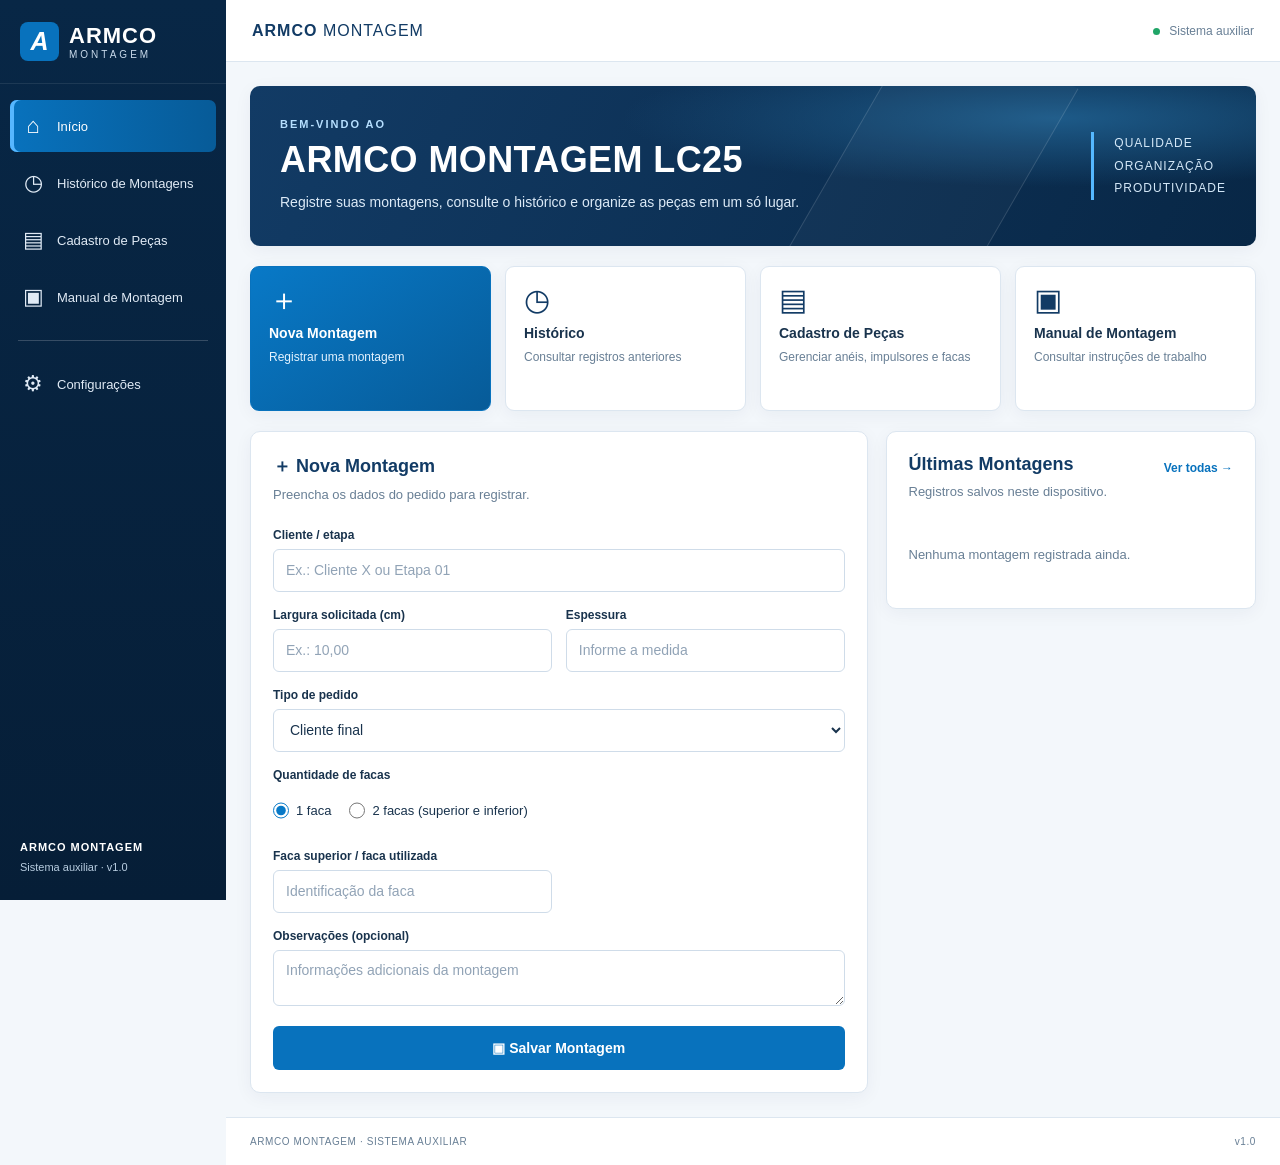
==== index.html @ e16e3e01 "Add files via upload" ====
<!DOCTYPE html>
<html lang="pt-BR">
<head>
    <meta charset="UTF-8">
    <meta name="viewport" content="width=device-width, initial-scale=1.0">
    <meta name="theme-color" content="#082746">
    <title>ARMCO Montagem LC25</title>
    <link rel="stylesheet" href="style.css">
</head>
<body>

<div class="layout" id="layout">

    <div class="fundo-menu" id="fundoMenu" onclick="fecharMenu()"></div>

    <aside class="sidebar" id="sidebar">
        <div class="marca">
            <div class="marca-simbolo">A</div>
            <div>
                <strong>ARMCO</strong>
                <span>MONTAGEM</span>
            </div>
            <button class="fechar-menu" onclick="fecharMenu()" aria-label="Fechar menu">×</button>
        </div>

        <nav class="navegacao">
            <button class="nav-item ativo" data-pagina="inicio" onclick="irPara('inicio')">
                <span class="nav-icone">⌂</span><span>Início</span>
            </button>
            <button class="nav-item" data-pagina="historico" onclick="irPara('historico')">
                <span class="nav-icone">◷</span><span>Histórico de Montagens</span>
            </button>
            <button class="nav-item" data-pagina="pecas" onclick="irPara('pecas')">
                <span class="nav-icone">▤</span><span>Cadastro de Peças</span>
            </button>
            <button class="nav-item" data-pagina="manual" onclick="irPara('manual')">
                <span class="nav-icone">▣</span><span>Manual de Montagem</span>
            </button>

            <div class="nav-separador"></div>

            <button class="nav-item" data-pagina="configuracoes" onclick="irPara('configuracoes')">
                <span class="nav-icone">⚙</span><span>Configurações</span>
            </button>
        </nav>

        <div class="sidebar-rodape">
            <strong>ARMCO MONTAGEM</strong>
            <span>Sistema auxiliar · v1.0</span>
        </div>
    </aside>

    <div class="conteudo">
        <header class="barra-topo">
            <button class="botao-menu" onclick="alternarMenu()" aria-label="Abrir menu">☰</button>
            <div class="topo-titulo">ARMCO <span>MONTAGEM</span></div>
            <div class="topo-status"><span class="ponto-status"></span> Sistema auxiliar</div>
        </header>

        <main class="principal">

            <!-- INÍCIO -->
            <section class="pagina ativa" id="pagina-inicio">
                <div class="banner">
                    <div class="banner-texto">
                        <span class="sobretitulo">BEM-VINDO AO</span>
                        <h1>ARMCO MONTAGEM LC25</h1>
                        <p>Registre suas montagens, consulte o histórico e organize as peças em um só lugar.</p>
                    </div>
                    <div class="banner-detalhe">QUALIDADE<br>ORGANIZAÇÃO<br>PRODUTIVIDADE</div>
                </div>

                <div class="atalhos">
                    <button class="atalho destaque" onclick="focarFormulario()">
                        <span class="atalho-icone">＋</span>
                        <strong>Nova Montagem</strong>
                        <span>Registrar uma montagem</span>
                    </button>
                    <button class="atalho" onclick="irPara('historico')">
                        <span class="atalho-icone">◷</span>
                        <strong>Histórico</strong>
                        <span>Consultar registros anteriores</span>
                    </button>
                    <button class="atalho" onclick="irPara('pecas')">
                        <span class="atalho-icone">▤</span>
                        <strong>Cadastro de Peças</strong>
                        <span>Gerenciar anéis, impulsores e facas</span>
                    </button>
                    <button class="atalho" onclick="irPara('manual')">
                        <span class="atalho-icone">▣</span>
                        <strong>Manual de Montagem</strong>
                        <span>Consultar instruções de trabalho</span>
                    </button>
                </div>

                <div class="grade-inicio">
                    <section class="painel" id="formularioMontagem">
                        <div class="painel-cabecalho">
                            <div>
                                <h2>＋ Nova Montagem</h2>
                                <p>Preencha os dados do pedido para registrar.</p>
                            </div>
                        </div>

                        <form id="formMontagem">
                            <div class="campo">
                                <label for="cliente">Cliente / etapa</label>
                                <input id="cliente" name="cliente" required maxlength="100"
                                    placeholder="Ex.: Cliente X ou Etapa 01">
                            </div>

                            <div class="linha-campos">
                                <div class="campo">
                                    <label for="largura">Largura solicitada (cm)</label>
                                    <input id="largura" name="largura" required inputmode="decimal"
                                        placeholder="Ex.: 10,00">
                                </div>
                                <div class="campo">
                                    <label for="espessura">Espessura</label>
                                    <input id="espessura" name="espessura" required inputmode="decimal"
                                        placeholder="Informe a medida">
                                </div>
                            </div>

                            <div class="campo">
                                <label for="tipoPedido">Tipo de pedido</label>
                                <select id="tipoPedido" name="tipoPedido">
                                    <option value="Cliente final">Cliente final</option>
                                    <option value="Etapa intermediária">Etapa intermediária</option>
                                </select>
                            </div>
                           
                                <fieldset class="campo campo-facas">
                                    <legend>Quantidade de facas</legend>
                                    <div class="opcoes-radio">
                                        <label>
                                            <input type="radio" name="quantidadeFacas" value="1" checked>
                                            1 faca
                                        </label>
                                        <label>
                                            <input type="radio" name="quantidadeFacas" value="2">
                                            2 facas (superior e inferior)
                                        </label>
                                    </div>
                                </fieldset>

                            <div class="linha-campos">
                                <div class="campo">
                                    <label for="facaSuperior">Faca superior / faca utilizada</label>
                                    <input id="facaSuperior" name="facaSuperior" required
                                        placeholder="Identificação da faca">
                                </div>
                                <div class="campo" id="campoFacaInferior" hidden>
                                    <label for="facaInferior">Faca inferior</label>
                                    <input id="facaInferior" name="facaInferior"
                                        placeholder="Identificação da segunda faca">
                                </div>
                            </div>

                            <div class="campo">
                                <label for="observacoes">Observações (opcional)</label>
                                <textarea id="observacoes" name="observacoes" rows="2"
                                    placeholder="Informações adicionais da montagem"></textarea>
                            </div>

                            <button class="botao-principal" type="submit">▣ Salvar Montagem</button>
                            <p class="mensagem" id="mensagemMontagem" role="status"></p>
                        </form>
                    </section>

                    <section class="painel">
                        <div class="painel-cabecalho">
                            <div>
                                <h2>Últimas Montagens</h2>
                                <p>Registros salvos neste dispositivo.</p>
                            </div>
                            <button class="link-botao" onclick="irPara('historico')">Ver todas →</button>
                        </div>
                        <div id="ultimasMontagens" class="lista-registros">
                            <p class="vazio">Nenhuma montagem registrada ainda.</p>
                        </div>
                    </section>
                </div>
            </section>

            <!-- HISTÓRICO -->
            <section class="pagina" id="pagina-historico">
                <div class="cabecalho-pagina">
                    <span class="sobretitulo">REGISTROS</span>
                    <h1>Histórico de Montagens</h1>
                    <p>Pesquise as montagens registradas neste dispositivo.</p>
                </div>

                <section class="painel">
                    <div class="campo">
                        <label for="buscaHistorico">Pesquisar</label>
                        <input id="buscaHistorico" placeholder="Cliente, etapa, largura ou espessura">
                    </div>
                    <div id="listaHistorico" class="lista-registros">
                        <p class="vazio">Nenhuma montagem registrada ainda.</p>
                    </div>
                </section>
            </section>

            <!-- CADASTRO DE PEÇAS -->
            <section class="pagina" id="pagina-pecas">
                <div class="cabecalho-pagina">
                    <span class="sobretitulo">BANCO DE PEÇAS</span>
                    <h1>Cadastro de Peças</h1>
                    <p>Registre e consulte as medidas confirmadas dos componentes.</p>
                </div>

                <div class="cartoes-pecas">
                    <button class="cartao-peca selecionado" onclick="selecionarPeca('ANEL', this)">
                        <span class="peca-icone">◉</span><strong>Anéis</strong><span>Larguras dos anéis</span>
                    </button>
                    <button class="cartao-peca" onclick="selecionarPeca('IMPULSOR', this)">
                        <span class="peca-icone">✿</span><strong>Impulsores</strong><span>Larguras dos impulsores</span>
                    </button>
                    <button class="cartao-peca" onclick="selecionarPeca('FACA', this)">
                        <span class="peca-icone">▰</span><strong>Facas</strong><span>Medidas das facas</span>
                    </button>
                </div>

                <section class="painel">
                    <h2 id="tituloPeca">Cadastro de Anéis</h2>
                    <p>Informe uma identificação e a medida em centímetros.</p>

                    <form id="formPeca">
                        <input type="hidden" id="tipoPeca" value="ANEL">
                        <div class="linha-campos">
                            <div class="campo">
                                <label for="nomePeca">Identificação da peça</label>
                                <input id="nomePeca" required maxlength="80"
                                    placeholder="Ex.: Anel 01">
                            </div>
                            <div class="campo">
                                <label for="medidaPeca">Medida (cm)</label>
                                <input id="medidaPeca" required inputmode="decimal"
                                    placeholder="Ex.: 6,90">
                            </div>
                        </div>
                        <button class="botao-principal" type="submit">＋ Cadastrar Peça</button>
                        <p class="mensagem" id="mensagemPeca" role="status"></p>
                    </form>

                    <div class="separador"></div>
                    <h3>Peças cadastradas</h3>
                    <div id="listaPecas" class="lista-registros">
                        <p class="vazio">Nenhuma peça cadastrada nesta categoria.</p>
                    </div>
                </section>
            </section>

            <!-- MANUAL -->
            <section class="pagina" id="pagina-manual">
                <div class="cabecalho-pagina">
                    <span class="sobretitulo">DOCUMENTAÇÃO</span>
                    <h1>Manual de Montagem</h1>
                    <p>Área para organizar o procedimento passo a passo.</p>
                </div>

                <div class="aviso">
                    <strong>Importante</strong>
                    <p>Os passos abaixo são uma estrutura inicial. O procedimento real deverá ser preenchido e validado com as instruções de trabalho da fábrica.</p>
                </div>

                <section class="painel passos-manual">
                    <article class="passo">
                        <span>01</span><div><h3>Preparação</h3><p>Registrar aqui as verificações e preparações confirmadas para o início da montagem.</p></div>
                    </article>
                    <article class="passo">
                        <span>02</span><div><h3>Identificação das peças</h3><p>Documentar como identificar anéis, impulsores e facas conforme o procedimento aprovado.</p></div>
                    </article>
                    <article class="passo">
                        <span>03</span><div><h3>Montagem</h3><p>Adicionar a sequência real de montagem depois de confirmar as etapas com a documentação da fábrica.</p></div>
                    </article>
                    <article class="passo">
                        <span>04</span><div><h3>Conferência final</h3><p>Registrar os critérios de conferência e liberação definidos no procedimento oficial.</p></div>
                    </article>
                </section>
            </section>

            <!-- CONFIGURAÇÕES -->
            <section class="pagina" id="pagina-configuracoes">
                <div class="cabecalho-pagina">
                    <span class="sobretitulo">SISTEMA</span>
                    <h1>Configurações</h1>
                    <p>Informações e gerenciamento dos dados locais.</p>
                </div>

                <section class="painel">
                    <h2>Armazenamento</h2>
                    <p>Os registros desta versão ficam salvos no armazenamento local deste navegador.</p>
                    <p class="aviso-texto">Eles não são sincronizados automaticamente entre celular e computador. Evite limpar os dados do navegador antes de criar uma opção de backup.</p>
                    <div class="separador"></div>
                    <h3>Quantidade de registros</h3>
                    <p id="resumoDados">Carregando dados...</p>                   
                    <div class="separador"></div>
                    <h2>Tema da aparência</h2>
                    <p>Escolha como deseja visualizar o sistema.</p>
                    <div class="seletor-tema">
                        <button type="button" id="temaClaro" onclick="alterarTema('claro')">
                            ☀️ Modo Claro
                        </button>
                        <button type="button" id="temaEscuro" onclick="alterarTema('escuro')">
                            🌙 Modo Dark
                        </button>
                    </div>
                    <p id="mensagemTema" class="mensagem" role="status"></p>

                </section>
            </section>

        </main>

        <footer class="rodape">
            <span>ARMCO MONTAGEM · SISTEMA AUXILIAR</span>
            <span>v1.0</span>
        </footer>
    </div>
</div>

<script src="script.js"></script>
</body>
</html>
---- style.css ----
:root {
    --azul-escuro: #082746;
    --azul-armco: #123B65;
    --azul: #0872BD;
    --azul-hover: #075B98;
    --azul-claro: #EAF3FB;
    --fundo: #F3F7FB;
    --branco: #FFFFFF;
    --texto: #19334D;
    --texto-suave: #687F95;
    --borda: #DCE6F0;
    --sucesso: #16804A;
    --sombra: 0 4px 18px rgba(8, 39, 70, 0.05);
}

* {
    margin: 0;
    padding: 0;
    box-sizing: border-box;
}

body {
    font-family: "Segoe UI", Arial, sans-serif;
    background: var(--fundo);
    color: var(--texto);
    min-height: 100vh;
}

button, input, select, textarea {
    font: inherit;
}

button {
    cursor: pointer;
}

.layout {
    min-height: 100vh;
}

.sidebar {
    position: fixed;
    inset: 0 auto 0 0;
    z-index: 100;
    width: 226px;
    display: flex;
    flex-direction: column;
    color: white;
    background: linear-gradient(180deg, #082746, #061E37);
    transition: transform 0.25s ease;
}

.marca {
    height: 84px;
    display: flex;
    align-items: center;
    gap: 10px;
    padding: 16px 20px;
    border-bottom: 1px solid #FFFFFF16;
}

.marca-simbolo {
    width: 39px;
    height: 39px;
    display: grid;
    place-items: center;
    background: var(--azul);
    color: white;
    border-radius: 8px;
    font-size: 25px;
    font-weight: 900;
    font-style: italic;
}

.marca strong, .marca span {
    display: block;
}

.marca strong {
    font-size: 22px;
    letter-spacing: 1px;
}

.marca span {
    color: #C8D9EA;
    font-size: 10px;
    letter-spacing: 3px;
}

.fechar-menu {
    display: none;
    margin-left: auto;
    border: 0;
    color: white;
    background: transparent;
    font-size: 28px;
}

.navegacao {
    padding: 16px 10px;
}

.nav-item {
    display: flex;
    align-items: center;
    gap: 13px;
    width: 100%;
    padding: 13px 12px;
    margin-bottom: 5px;
    border: 0;
    border-radius: 7px;
    text-align: left;
    color: #E0EAF5;
    background: transparent;
    font-size: 13px;
}

.nav-item:hover {
    background: #FFFFFF12;
}

.nav-item.ativo {
    color: white;
    background: linear-gradient(90deg, #0872BD, #075B98);
    box-shadow: inset 4px 0 #56B7FF;
}

.nav-icone {
    width: 22px;
    flex-shrink: 0;
    text-align: center;
    font-size: 22px;
}

.nav-separador {
    height: 1px;
    margin: 17px 8px;
    background: #FFFFFF30;
}

.sidebar-rodape {
    margin-top: auto;
    padding: 22px 20px;
    color: #B8CDE0;
    font-size: 11px;
    line-height: 1.8;
}

.sidebar-rodape strong,
.sidebar-rodape span {
    display: block;
}

.sidebar-rodape strong {
    color: white;
    letter-spacing: 1px;
}

.conteudo {
    min-height: 100vh;
    margin-left: 226px;
    display: flex;
    flex-direction: column;
}

.barra-topo {
    position: sticky;
    top: 0;
    z-index: 50;
    min-height: 62px;
    padding: 12px 26px;
    display: flex;
    align-items: center;
    gap: 14px;
    background: white;
    border-bottom: 1px solid var(--borda);
}

.botao-menu {
    display: none;
    width: 42px;
    height: 42px;
    border: 0;
    border-radius: 8px;
    color: white;
    background: var(--azul-armco);
    font-size: 23px;
}

.topo-titulo {
    color: var(--azul-armco);
    font-size: 16px;
    font-weight: 900;
    letter-spacing: 1px;
}

.topo-titulo span {
    font-weight: 400;
}

.topo-status {
    margin-left: auto;
    color: var(--texto-suave);
    font-size: 12px;
}

.ponto-status {
    display: inline-block;
    width: 7px;
    height: 7px;
    margin-right: 6px;
    border-radius: 50%;
    background: #20A567;
}

.principal {
    flex: 1;
    width: 100%;
    max-width: 1600px;
    margin: 0 auto;
    padding: 24px;
}

.pagina {
    display: none;
}

.pagina.ativa {
    display: block;
}

.banner {
    position: relative;
    display: flex;
    align-items: center;
    justify-content: space-between;
    gap: 20px;
    min-height: 160px;
    overflow: hidden;
    padding: 30px;
    margin-bottom: 20px;
    border-radius: 10px;
    color: white;
    background:
        radial-gradient(ellipse at 80% 20%, #1D5A88 0%, transparent 38%),
        linear-gradient(115deg, #123B65, #082746);
    box-shadow: var(--sombra);
}

.banner::after {
    content: "";
    position: absolute;
    right: 24%;
    top: -60px;
    width: 170px;
    height: 300px;
    transform: rotate(30deg);
    border-left: 1px solid #FFFFFF22;
    border-right: 1px solid #FFFFFF22;
    background: #FFFFFF06;
    pointer-events: none;
}

.banner-texto {
    position: relative;
    z-index: 1;
    max-width: 650px;
}

.sobretitulo {
    display: block;
    margin-bottom: 9px;
    color: #3789C9;
    font-size: 11px;
    font-weight: 800;
    letter-spacing: 2px;
}

.banner .sobretitulo {
    color: #B6DFFF;
}

.banner h1 {
    margin-bottom: 10px;
    font-size: clamp(25px, 3vw, 36px);
    letter-spacing: 0.4px;
}

.banner p {
    max-width: 550px;
    color: #DCEAF7;
    font-size: 14px;
    line-height: 1.6;
}

.banner-detalhe {
    position: relative;
    z-index: 1;
    padding-left: 20px;
    border-left: 3px solid #55B8FF;
    color: #D4E8F8;
    font-size: 12px;
    line-height: 1.9;
    letter-spacing: 1px;
}

.atalhos {
    display: grid;
    grid-template-columns: repeat(4, minmax(0, 1fr));
    gap: 14px;
    margin-bottom: 20px;
}

.atalho {
    min-height: 145px;
    display: flex;
    flex-direction: column;
    align-items: flex-start;
    padding: 18px;
    border: 1px solid var(--borda);
    border-radius: 9px;
    text-align: left;
    background: white;
    color: var(--texto);
    box-shadow: var(--sombra);
    transition: transform 0.15s, border-color 0.15s;
}

.atalho:hover {
    transform: translateY(-2px);
    border-color: #86BDE7;
}

.atalho.destaque {
    color: white;
    border-color: var(--azul);
    background: linear-gradient(145deg, #0879C7, #075B98);
}

.atalho-icone {
    margin-bottom: 10px;
    color: var(--azul-armco);
    font-size: 30px;
    line-height: 1;
}

.atalho.destaque .atalho-icone {
    color: white;
}

.atalho strong {
    margin-bottom: 7px;
    font-size: 14px;
}

.atalho > span:last-child {
    color: var(--texto-suave);
    font-size: 12px;
    line-height: 1.5;
}

.atalho.destaque > span:last-child {
    color: #E4F3FF;
}

.grade-inicio {
    display: grid;
    grid-template-columns: minmax(0, 1.5fr) minmax(270px, 0.9fr);
    align-items: start;
    gap: 18px;
}

.painel {
    min-width: 0;
    padding: 22px;
    border: 1px solid var(--borda);
    border-radius: 10px;
    background: white;
    box-shadow: var(--sombra);
}

.painel h2 {
    margin-bottom: 7px;
    color: var(--azul-armco);
    font-size: 18px;
}

.painel h3 {
    margin-bottom: 12px;
    color: var(--azul-armco);
    font-size: 15px;
}

.painel p {
    color: var(--texto-suave);
    font-size: 13px;
    line-height: 1.6;
}

.painel-cabecalho {
    display: flex;
    align-items: flex-start;
    justify-content: space-between;
    gap: 12px;
    margin-bottom: 22px;
}

.link-botao {
    flex-shrink: 0;
    padding: 7px 0;
    border: 0;
    color: var(--azul);
    background: transparent;
    font-size: 12px;
    font-weight: 700;
}

.campo {
    min-width: 0;
    margin-bottom: 16px;
}

.campo label,
.campo legend {
    display: block;
    margin-bottom: 7px;
    color: var(--texto);
    font-size: 12px;
    font-weight: 700;
}

.campo input,
.campo select,
.campo textarea {
    width: 100%;
    min-height: 43px;
    padding: 11px 12px;
    border: 1px solid #CFDCE9;
    border-radius: 6px;
    outline: none;
    color: var(--texto);
    background: white;
    font-size: 14px;
}

.campo textarea {
    resize: vertical;
}

.campo input:focus,
.campo select:focus,
.campo textarea:focus {
    border-color: var(--azul);
    box-shadow: 0 0 0 3px #0872BD18;
}

.campo input::placeholder,
.campo textarea::placeholder {
    color: #91A3B6;
}

.linha-campos {
    display: grid;
    grid-template-columns: repeat(2, minmax(0, 1fr));
    gap: 14px;
}

.campo-facas {
    padding: 0;
    margin: 0 0 17px;
    border: 0;
}

.opcoes-radio {
    display: flex;
    flex-wrap: wrap;
    gap: 18px;
}

.opcoes-radio label {
    display: flex;
    align-items: center;
    gap: 7px;
    margin: 0;
    font-size: 13px;
    font-weight: 500;
}

.opcoes-radio input {
    accent-color: var(--azul);
}

.botao-principal {
    width: 100%;
    min-height: 44px;
    padding: 12px 16px;
    border: 0;
    border-radius: 6px;
    color: white;
    background: var(--azul);
    font-size: 14px;
    font-weight: 700;
}

.botao-principal:hover {
    background: var(--azul-hover);
}

.mensagem {
    margin-top: 10px;
    font-size: 13px;
}

.mensagem:empty {
    display: none;
}

.mensagem.sucesso {
    color: var(--sucesso);
}

.mensagem.erro {
    color: #B42318;
}

.lista-registros {
    margin-top: 8px;
}

.registro {
    display: flex;
    align-items: center;
    justify-content: space-between;
    gap: 12px;
    padding: 14px 0;
    border-bottom: 1px solid #E7EEF5;
}

.registro:last-child {
    border-bottom: 0;
}

.registro-conteudo {
    min-width: 0;
}

.registro strong {
    display: block;
    margin-bottom: 5px;
    overflow-wrap: anywhere;
    color: var(--texto);
    font-size: 13px;
}

.registro small {
    display: block;
    color: var(--texto-suave);
    font-size: 12px;
    line-height: 1.5;
}

.registro-acoes {
    display: flex;
    align-items: center;
    gap: 7px;
    flex-shrink: 0;
}

.botao-excluir {
    padding: 7px 9px;
    border: 1px solid #F0D5D5;
    border-radius: 5px;
    color: #B42318;
    background: #FFF7F7;
    font-size: 12px;
}

.vazio {
    padding: 20px 0;
    color: var(--texto-suave);
    font-size: 13px;
}

.cabecalho-pagina {
    margin: 4px 0 24px;
}

.cabecalho-pagina h1 {
    margin-bottom: 9px;
    color: var(--azul-armco);
    font-size: clamp(25px, 3vw, 34px);
}

.cabecalho-pagina p {
    color: var(--texto-suave);
    font-size: 14px;
    line-height: 1.6;
}

.cartoes-pecas {
    display: grid;
    grid-template-columns: repeat(3, minmax(0, 1fr));
    gap: 14px;
    margin-bottom: 20px;
}

.cartao-peca {
    display: flex;
    flex-direction: column;
    align-items: flex-start;
    gap: 8px;
    min-height: 120px;
    padding: 18px;
    border: 1px solid var(--borda);
    border-radius: 9px;
    text-align: left;
    color: var(--texto);
    background: white;
}

.cartao-peca.selecionado {
    border-color: var(--azul);
    box-shadow: inset 0 0 0 1px var(--azul);
    background: #F6FBFF;
}

.peca-icone {
    color: var(--azul);
    font-size: 25px;
}

.cartao-peca strong {
    font-size: 14px;
}

.cartao-peca > span:last-child {
    color: var(--texto-suave);
    font-size: 12px;
}

.separador {
    height: 1px;
    margin: 22px 0;
    background: var(--borda);
}

.aviso {
    padding: 17px 19px;
    margin-bottom: 18px;
    border: 1px solid #D1E6F8;
    border-left: 4px solid var(--azul);
    border-radius: 7px;
    background: #EAF5FD;
}

.aviso strong {
    display: block;
    margin-bottom: 5px;
    color: var(--azul-armco);
}

.aviso p, .aviso-texto {
    color: #4E6B85;
    font-size: 13px;
    line-height: 1.6;
}

.passos-manual {
    display: grid;
    gap: 0;
}

.passo {
    display: flex;
    gap: 15px;
    padding: 18px 0;
    border-bottom: 1px solid var(--borda);
}

.passo:first-child {
    padding-top: 0;
}

.passo:last-child {
    padding-bottom: 0;
    border-bottom: 0;
}

.passo > span {
    width: 35px;
    height: 35px;
    flex-shrink: 0;
    display: grid;
    place-items: center;
    border-radius: 50%;
    color: white;
    background: var(--azul-armco);
    font-size: 13px;
    font-weight: 800;
}

.passo h3 {
    margin-bottom: 6px;
    color: var(--azul-armco);
    font-size: 15px;
}

.rodape {
    display: flex;
    justify-content: space-between;
    gap: 12px;
    padding: 18px 24px;
    border-top: 1px solid var(--borda);
    color: var(--texto-suave);
    background: white;
    font-size: 10px;
    letter-spacing: 0.6px;
}

.fundo-menu {
    display: none;
}

[hidden] {
    display: none !important;
}

@media (max-width: 1100px) {
    .principal {
        padding: 18px;
    }

    .atalhos {
        grid-template-columns: repeat(2, minmax(0, 1fr));
    }

    .grade-inicio {
        grid-template-columns: 1fr;
    }
}

@media (max-width: 760px) {
    .sidebar {
        width: min(290px, 84vw);
        transform: translateX(-105%);
        box-shadow: none;
    }

    .sidebar.aberto {
        transform: translateX(0);
        box-shadow: 15px 0 40px #00000035;
    }

    .fechar-menu {
        display: block;
    }

    .fundo-menu.visivel {
        position: fixed;
        inset: 0;
        z-index: 90;
        display: block;
        background: #06172B88;
    }

    .conteudo {
        margin-left: 0;
        width: 100%;
    }

    .barra-topo {
        min-height: 60px;
        padding: 9px 14px;
        gap: 11px;
    }

    .botao-menu {
        display: block;
        width: 42px;
        height: 42px;
        flex-shrink: 0;
    }

    .topo-titulo {
        font-size: 14px;
    }

    .topo-status {
        font-size: 0;
    }

    .ponto-status {
        width: 9px;
        height: 9px;
        margin: 0;
    }

    .principal {
        padding: 14px;
    }

    .banner {
        min-height: 0;
        padding: 24px 20px;
        margin-bottom: 14px;
    }

    .banner h1 {
        font-size: 26px;
    }

    .banner p {
        font-size: 13px;
    }

    .banner-detalhe {
        display: none;
    }

    .banner::after {
        right: -80px;
    }

    .atalhos {
        grid-template-columns: 1fr 1fr;
        gap: 10px;
        margin-bottom: 14px;
    }

    .atalho {
        min-height: 135px;
        padding: 14px;
    }

    .atalho strong {
        font-size: 13px;
    }

    .atalho > span:last-child {
        font-size: 11px;
    }

    .painel {
        padding: 17px;
    }

    .linha-campos {
        grid-template-columns: 1fr;
        gap: 0;
    }

    .cartoes-pecas {
        grid-template-columns: 1fr;
        gap: 10px;
    }

    .cartao-peca {
        min-height: 0;
        display: grid;
        grid-template-columns: 35px 1fr;
        align-items: center;
        column-gap: 10px;
    }

    .peca-icone {
        grid-row: span 2;
    }

    .registro {
        align-items: flex-start;
    }

    .rodape {
        padding: 16px;
        font-size: 9px;
    }
}

@media (max-width: 380px) {
    .atalhos {
        grid-template-columns: 1fr;
    }

    .atalho {
        min-height: 110px;
    }

    .opcoes-radio {
        flex-direction: column;
        gap: 12px;
    }

    .topo-titulo {
        font-size: 12px;
    }
}

/* SELETOR DE TEMA */

.seletor-tema {
    display: flex;
    flex-wrap: wrap;
    gap: 12px;
    margin-top: 18px;
}

.seletor-tema button {
    width: auto;
    padding: 12px 18px;
    border: 1px solid var(--borda);
    border-radius: 8px;
    background: var(--branco);
    color: var(--texto);
}

.seletor-tema button.selecionado {
    border-color: var(--azul);
    background: var(--azul-claro);
    color: var(--azul-armco);
}

/* PALETA DARK */

body.tema-escuro {
    --fundo: #0B1220;
    --branco: #151F30;
    --texto: #E5EDF7;
    --texto-suave: #9AADC2;
    --borda: #2B3B50;
    --azul-claro: #182F49;
    --azul-armco: #72B8F0;
    --azul: #0879C7;
    --azul-hover: #1689D5;
    --sombra: 0 4px 18px #00000020;
}

body.tema-escuro .barra-topo,
body.tema-escuro .rodape,
body.tema-escuro .painel,
body.tema-escuro .atalho:not(.destaque),
body.tema-escuro .cartao-peca {
    background: var(--branco);
    color: var(--texto);
}

body.tema-escuro .campo input,
body.tema-escuro .campo select,
body.tema-escuro .campo textarea {
    background: #0B1220;
    color: var(--texto);
    border-color: var(--borda);
}

body.tema-escuro .registro {
    border-color: var(--borda);
}

body.tema-escuro .registro strong,
body.tema-escuro .painel h2,
body.tema-escuro .painel h3,
body.tema-escuro .passo h3 {
    color: var(--texto);
}

body.tema-escuro .cartao-peca.selecionado {
    background: #182F49;
    border-color: var(--azul);
}

body.tema-escuro .aviso {
    background: #172B40;
    border-color: #285477;
}

body.tema-escuro .aviso strong,
body.tema-escuro .aviso p,
body.tema-escuro .aviso-texto {
    color: #C6E2F8;
}

body.tema-escuro .separador,
body.tema-escuro .nav-separador {
    background: var(--borda);
}

body.tema-escuro .opcoes-radio label,
body.tema-escuro .campo label,
body.tema-escuro .campo legend {
    color: var(--texto);
}

body.tema-escuro .atalho > span:last-child {
    color: var(--texto-suave);
}

body.tema-escuro .atalho.destaque > span:last-child {
    color: #E4F3FF;
}

body.tema-escuro .botao-excluir {
    background: #351F27;
    border-color: #663541;
    color: #FFB8C2;
}

body.tema-escuro .seletor-tema button {
    background: #0B1220;
    color: var(--texto);
    border-color: var(--borda);
}

body.tema-escuro .seletor-tema button.selecionado {
    background: #183A58;
    border-color: #0879C7;
    color: #FFFFFF;
}

input[type="radio"] {
    width: 16px;
    height: 16px;
    margin: 0;
    flex-shrink: 0;
    accent-color: #0879C7;
}

fieldset.campo-facas {
    border: none !important;
    outline: none !important;
    box-shadow: none !important;
    background: transparent !important;
}

fieldset.campo-facas legend {
    border: none !important;
    background: transparent !important;
}
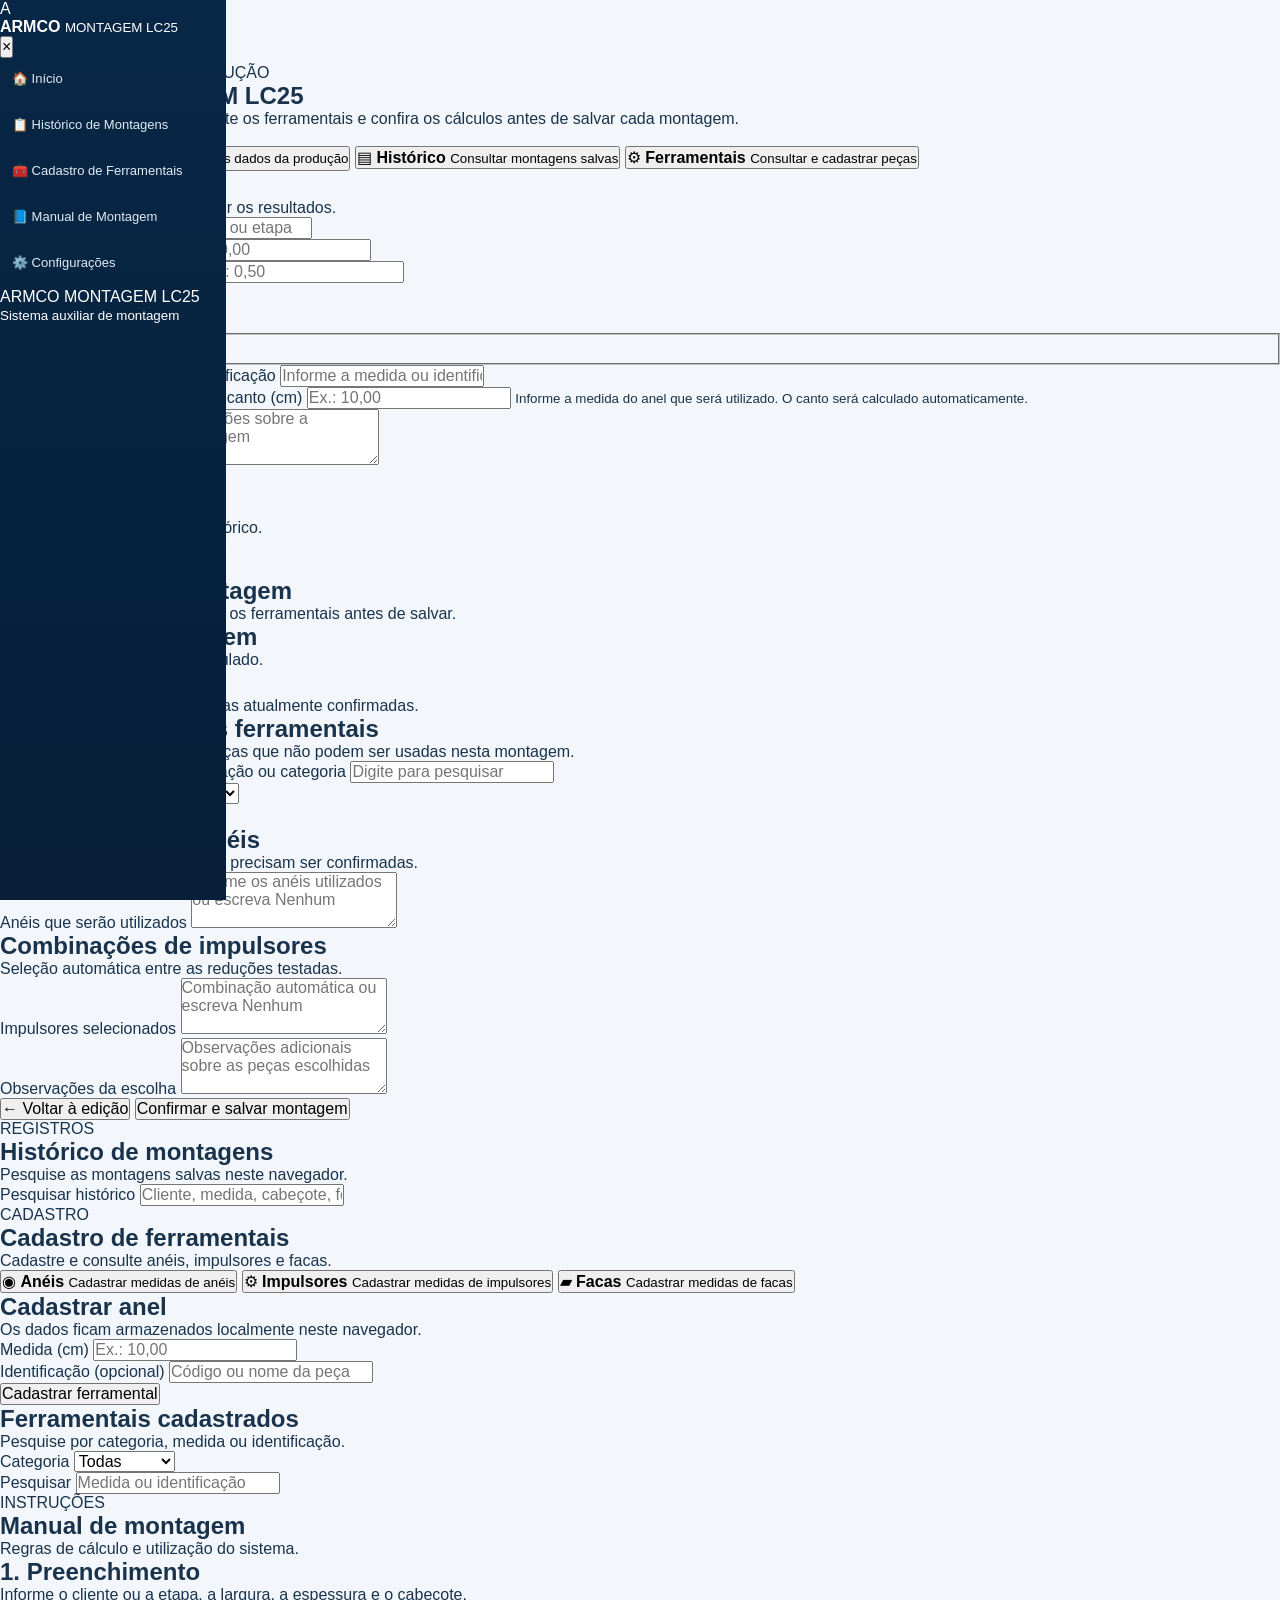
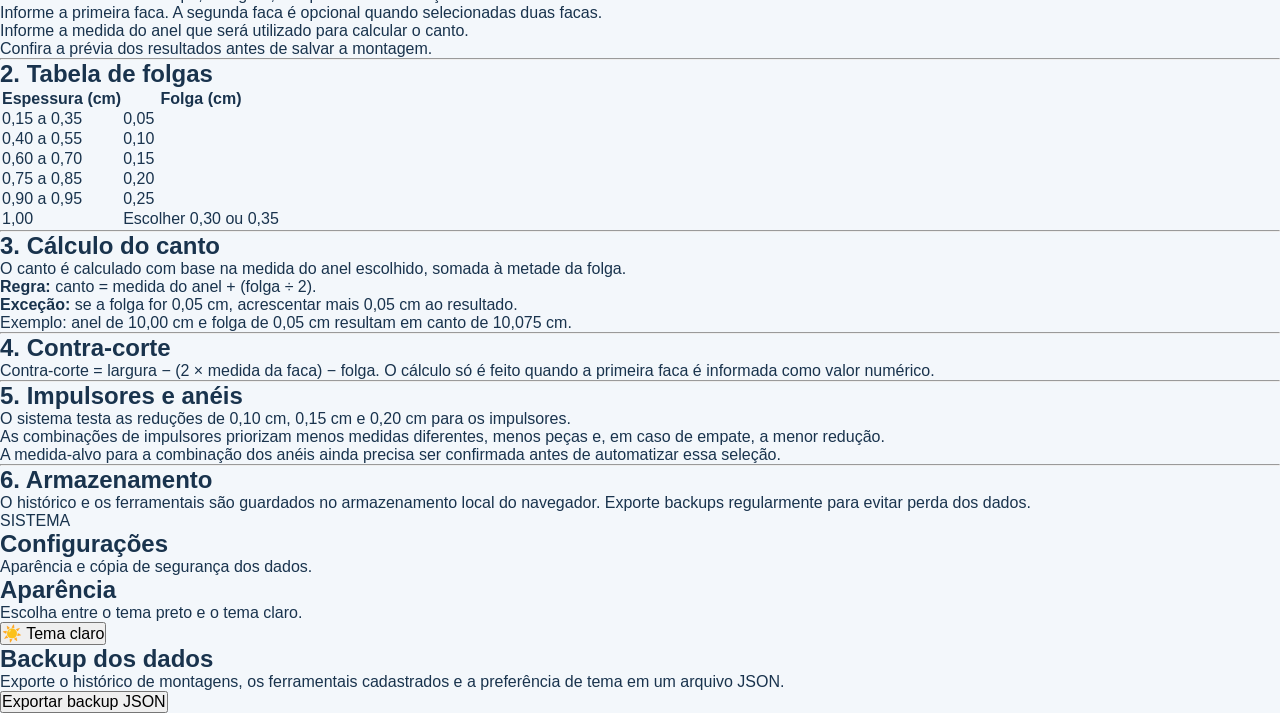
==== commit 67ffc180: "Update print statement from 'Hello' to 'Goodbye'" ====
--- a/index.html
+++ b/index.html
@@ -2,326 +2,473 @@
 <!DOCTYPE html>
 <html lang="pt-BR">
 <head>
-    <meta charset="UTF-8">
-    <meta name="viewport" content="width=device-width, initial-scale=1.0">
-    <meta name="theme-color" content="#082746">
-    <title>ARMCO Montagem LC25</title>
-    <link rel="stylesheet" href="style.css">
+  <meta charset="UTF-8">
+  <meta name="viewport" content="width=device-width, initial-scale=1.0">
+  <meta name="theme-color" content="#111111">
+  <title>ARMCO MONTAGEM LC25</title>
+  <link rel="stylesheet" href="style.css">
+  <script src="script.js" defer></script>
 </head>
-<body>
-
-<div class="layout" id="layout">
-
-    <div class="fundo-menu" id="fundoMenu" onclick="fecharMenu()"></div>
-
-    <aside class="sidebar" id="sidebar">
-        <div class="marca">
-            <div class="marca-simbolo">A</div>
+<body class="dark">
+
+  <aside class="sidebar">
+    <div class="brand">
+      <div class="brand-logo">A</div>
+      <div>
+        <strong>ARMCO</strong>
+        <small>MONTAGEM LC25</small>
+      </div>
+      <button class="close-menu" id="closeMenu" type="button" aria-label="Fechar menu">×</button>
+    </div>
+
+    <nav class="navigation">
+      <button class="nav-item active" data-page="inicio" type="button">🏠 Início</button>
+      <button class="nav-item" data-page="historico" type="button">📋 Histórico de Montagens</button>
+      <button class="nav-item" data-page="ferramentais" type="button">🧰 Cadastro de Ferramentais</button>
+      <button class="nav-item" data-page="manual" type="button">📘 Manual de Montagem</button>
+      <button class="nav-item" data-page="configuracoes" type="button">⚙️ Configurações</button>
+    </nav>
+
+    <div class="sidebar-footer">
+      ARMCO MONTAGEM LC25
+      <br>
+      <small>Sistema auxiliar de montagem</small>
+    </div>
+  </aside>
+
+  <div class="overlay" id="overlay"></div>
+
+  <main class="main-area">
+    <header class="topbar">
+      <button class="menu-toggle" id="menuToggle" type="button" aria-label="Abrir menu">☰</button>
+      <div class="topbar-brand">ARMCO <span>LC25</span></div>
+      <button class="theme-toggle" id="themeToggle" type="button">☀️ Tema claro</button>
+    </header>
+
+    <div class="content">
+
+      <!-- INÍCIO -->
+      <section class="page active" id="page-inicio">
+        <div class="hero">
+          <div>
+            <span class="eyebrow">SISTEMA AUXILIAR DE PRODUÇÃO</span>
+            <h1>ARMCO MONTAGEM LC25</h1>
+            <p>Organize as montagens, consulte os ferramentais e confira os cálculos antes de salvar cada montagem.</p>
+          </div>
+          <div class="hero-mark">LC25</div>
+        </div>
+
+        <div class="shortcut-grid">
+          <button class="shortcut" id="atalhoNova" type="button">
+            <span class="shortcut-icon">＋</span>
+            <strong>Nova montagem</strong>
+            <small>Preencher os dados da produção</small>
+          </button>
+          <button class="shortcut" data-goto="historico" type="button">
+            <span class="shortcut-icon">▤</span>
+            <strong>Histórico</strong>
+            <small>Consultar montagens salvas</small>
+          </button>
+          <button class="shortcut" data-goto="ferramentais" type="button">
+            <span class="shortcut-icon">⚙</span>
+            <strong>Ferramentais</strong>
+            <small>Consultar e cadastrar peças</small>
+          </button>
+        </div>
+
+        <div class="dashboard-grid">
+          <section class="panel" id="formSection">
+            <div class="section-heading">
+              <div>
+                <h2>Nova montagem</h2>
+                <p>Preencha os dados para conferir os resultados.</p>
+              </div>
+            </div>
+
+            <form id="formMontagem">
+              <div class="field">
+                <label for="cliente">Cliente / etapa</label>
+                <input id="cliente" name="cliente" required placeholder="Nome do cliente ou etapa">
+              </div>
+
+              <div class="form-row">
+                <div class="field">
+                  <label for="largura">Largura solicitada (cm)</label>
+                  <input id="largura" name="largura" type="text" inputmode="decimal" required placeholder="Ex.: 100,00">
+                </div>
+                <div class="field">
+                  <label for="espessura">Espessura do material (cm)</label>
+                  <input id="espessura" name="espessura" type="text" inputmode="decimal" required placeholder="Ex.: 0,50">
+                </div>
+              </div>
+
+              <div class="field" id="wrapFolgaManual" hidden>
+                <label for="folgaManual">Folga para espessura de 1,00 cm</label>
+                <select id="folgaManual" name="folgaManual">
+                  <option value="">Selecione a folga</option>
+                  <option value="0.30">0,30 cm</option>
+                  <option value="0.35">0,35 cm</option>
+                </select>
+              </div>
+
+              <div class="form-row">
+                <div class="field">
+                  <label for="tipoPedido">Tipo de pedido</label>
+                  <select id="tipoPedido" name="tipoPedido">
+                    <option value="Produção">Produção</option>
+                    <option value="Teste">Teste</option>
+                    <option value="Retrabalho">Retrabalho</option>
+                    <option value="Outro">Outro</option>
+                  </select>
+                </div>
+                <div class="field">
+                  <label for="cabecote">Cabeçote</label>
+                  <select id="cabecote" name="cabecote" required>
+                    <option value="">Selecione</option>
+                    <option value="Grande">Grande</option>
+                    <option value="Pequeno">Pequeno</option>
+                  </select>
+                </div>
+              </div>
+
+              <fieldset class="fieldset">
+                <legend>Quantidade de facas</legend>
+                <label class="radio-label">
+                  <input type="radio" name="qtdFacas" value="1" checked>
+                  Uma faca
+                </label>
+                <label class="radio-label">
+                  <input type="radio" name="qtdFacas" value="2">
+                  Duas facas
+                </label>
+              </fieldset>
+
+              <div class="field">
+                <label for="facaSuperior">Primeira faca / medida ou identificação</label>
+                <input id="facaSuperior" name="facaSuperior" required placeholder="Informe a medida ou identificação">
+              </div>
+
+              <div class="field" id="wrapFacaInferior" hidden>
+                <label for="facaInferior">Segunda faca (opcional)</label>
+                <input id="facaInferior" name="facaInferior" placeholder="Informe a segunda faca, se houver">
+              </div>
+
+              <div class="field">
+                <label for="canto">Medida do anel para cálculo do canto (cm)</label>
+                <input id="canto" name="canto" type="text" inputmode="decimal" required placeholder="Ex.: 10,00">
+                <small class="muted">Informe a medida do anel que será utilizado. O canto será calculado automaticamente.</small>
+              </div>
+
+              <div class="field">
+                <label for="observacoes">Observações (opcional)</label>
+                <textarea id="observacoes" name="observacoes" rows="3" placeholder="Anotações sobre a montagem"></textarea>
+              </div>
+
+              <button class="btn btn-primary full" type="submit">Conferir montagem →</button>
+              <p class="message" id="mensagemMontagem" role="alert"></p>
+            </form>
+          </section>
+
+          <section class="panel">
+            <div class="section-heading">
+              <div>
+                <h2>Últimas montagens</h2>
+                <p>Registros mais recentes do histórico.</p>
+              </div>
+              <button class="text-button" data-goto="historico" type="button">Ver todas</button>
+            </div>
+            <div class="record-list" id="ultimasMontagens"></div>
+          </section>
+        </div>
+      </section>
+
+      <!-- RESULTADOS -->
+      <section class="page" id="page-resultados">
+        <div class="page-heading">
+          <span class="eyebrow">CONFERÊNCIA</span>
+          <h1>Resultados da montagem</h1>
+          <p>Confira os dados, as medidas e os ferramentais antes de salvar.</p>
+        </div>
+
+        <section class="panel">
+          <div class="section-heading">
             <div>
-                <strong>ARMCO</strong>
-                <span>MONTAGEM</span>
-            </div>
-            <button class="fechar-menu" onclick="fecharMenu()" aria-label="Fechar menu">×</button>
-        </div>
-
-        <nav class="navegacao">
-            <button class="nav-item ativo" data-pagina="inicio" onclick="irPara('inicio')">
-                <span class="nav-icone">⌂</span><span>Início</span>
-            </button>
-            <button class="nav-item" data-pagina="historico" onclick="irPara('historico')">
-                <span class="nav-icone">◷</span><span>Histórico de Montagens</span>
-            </button>
-            <button class="nav-item" data-pagina="pecas" onclick="irPara('pecas')">
-                <span class="nav-icone">▤</span><span>Cadastro de Peças</span>
-            </button>
-            <button class="nav-item" data-pagina="manual" onclick="irPara('manual')">
-                <span class="nav-icone">▣</span><span>Manual de Montagem</span>
-            </button>
-
-            <div class="nav-separador"></div>
-
-            <button class="nav-item" data-pagina="configuracoes" onclick="irPara('configuracoes')">
-                <span class="nav-icone">⚙</span><span>Configurações</span>
-            </button>
-        </nav>
-
-        <div class="sidebar-rodape">
-            <strong>ARMCO MONTAGEM</strong>
-            <span>Sistema auxiliar · v1.0</span>
-        </div>
-    </aside>
-
-    <div class="conteudo">
-        <header class="barra-topo">
-            <button class="botao-menu" onclick="alternarMenu()" aria-label="Abrir menu">☰</button>
-            <div class="topo-titulo">ARMCO <span>MONTAGEM</span></div>
-            <div class="topo-status"><span class="ponto-status"></span> Sistema auxiliar</div>
-        </header>
-
-        <main class="principal">
-
-            <!-- INÍCIO -->
-            <section class="pagina ativa" id="pagina-inicio">
-                <div class="banner">
-                    <div class="banner-texto">
-                        <span class="sobretitulo">BEM-VINDO AO</span>
-                        <h1>ARMCO MONTAGEM LC25</h1>
-                        <p>Registre suas montagens, consulte o histórico e organize as peças em um só lugar.</p>
-                    </div>
-                    <div class="banner-detalhe">QUALIDADE<br>ORGANIZAÇÃO<br>PRODUTIVIDADE</div>
-                </div>
-
-                <div class="atalhos">
-                    <button class="atalho destaque" onclick="focarFormulario()">
-                        <span class="atalho-icone">＋</span>
-                        <strong>Nova Montagem</strong>
-                        <span>Registrar uma montagem</span>
-                    </button>
-                    <button class="atalho" onclick="irPara('historico')">
-                        <span class="atalho-icone">◷</span>
-                        <strong>Histórico</strong>
-                        <span>Consultar registros anteriores</span>
-                    </button>
-                    <button class="atalho" onclick="irPara('pecas')">
-                        <span class="atalho-icone">▤</span>
-                        <strong>Cadastro de Peças</strong>
-                        <span>Gerenciar anéis, impulsores e facas</span>
-                    </button>
-                    <button class="atalho" onclick="irPara('manual')">
-                        <span class="atalho-icone">▣</span>
-                        <strong>Manual de Montagem</strong>
-                        <span>Consultar instruções de trabalho</span>
-                    </button>
-                </div>
-
-                <div class="grade-inicio">
-                    <section class="painel" id="formularioMontagem">
-                        <div class="painel-cabecalho">
-                            <div>
-                                <h2>＋ Nova Montagem</h2>
-                                <p>Preencha os dados do pedido para registrar.</p>
-                            </div>
-                        </div>
-
-                        <form id="formMontagem">
-                            <div class="campo">
-                                <label for="cliente">Cliente / etapa</label>
-                                <input id="cliente" name="cliente" required maxlength="100"
-                                    placeholder="Ex.: Cliente X ou Etapa 01">
-                            </div>
-
-                            <div class="linha-campos">
-                                <div class="campo">
-                                    <label for="largura">Largura solicitada (cm)</label>
-                                    <input id="largura" name="largura" required inputmode="decimal"
-                                        placeholder="Ex.: 10,00">
-                                </div>
-                                <div class="campo">
-                                    <label for="espessura">Espessura</label>
-                                    <input id="espessura" name="espessura" required inputmode="decimal"
-                                        placeholder="Informe a medida">
-                                </div>
-                            </div>
-
-                            <div class="campo">
-                                <label for="tipoPedido">Tipo de pedido</label>
-                                <select id="tipoPedido" name="tipoPedido">
-                                    <option value="Cliente final">Cliente final</option>
-                                    <option value="Etapa intermediária">Etapa intermediária</option>
-                                </select>
-                            </div>
-                           
-                                <fieldset class="campo campo-facas">
-                                    <legend>Quantidade de facas</legend>
-                                    <div class="opcoes-radio">
-                                        <label>
-                                            <input type="radio" name="quantidadeFacas" value="1" checked>
-                                            1 faca
-                                        </label>
-                                        <label>
-                                            <input type="radio" name="quantidadeFacas" value="2">
-                                            2 facas (superior e inferior)
-                                        </label>
-                                    </div>
-                                </fieldset>
-
-                            <div class="linha-campos">
-                                <div class="campo">
-                                    <label for="facaSuperior">Faca superior / faca utilizada</label>
-                                    <input id="facaSuperior" name="facaSuperior" required
-                                        placeholder="Identificação da faca">
-                                </div>
-                                <div class="campo" id="campoFacaInferior" hidden>
-                                    <label for="facaInferior">Faca inferior</label>
-                                    <input id="facaInferior" name="facaInferior"
-                                        placeholder="Identificação da segunda faca">
-                                </div>
-                            </div>
-
-                            <div class="campo">
-                                <label for="observacoes">Observações (opcional)</label>
-                                <textarea id="observacoes" name="observacoes" rows="2"
-                                    placeholder="Informações adicionais da montagem"></textarea>
-                            </div>
-
-                            <button class="botao-principal" type="submit">▣ Salvar Montagem</button>
-                            <p class="mensagem" id="mensagemMontagem" role="status"></p>
-                        </form>
-                    </section>
-
-                    <section class="painel">
-                        <div class="painel-cabecalho">
-                            <div>
-                                <h2>Últimas Montagens</h2>
-                                <p>Registros salvos neste dispositivo.</p>
-                            </div>
-                            <button class="link-botao" onclick="irPara('historico')">Ver todas →</button>
-                        </div>
-                        <div id="ultimasMontagens" class="lista-registros">
-                            <p class="vazio">Nenhuma montagem registrada ainda.</p>
-                        </div>
-                    </section>
-                </div>
-            </section>
-
-            <!-- HISTÓRICO -->
-            <section class="pagina" id="pagina-historico">
-                <div class="cabecalho-pagina">
-                    <span class="sobretitulo">REGISTROS</span>
-                    <h1>Histórico de Montagens</h1>
-                    <p>Pesquise as montagens registradas neste dispositivo.</p>
-                </div>
-
-                <section class="painel">
-                    <div class="campo">
-                        <label for="buscaHistorico">Pesquisar</label>
-                        <input id="buscaHistorico" placeholder="Cliente, etapa, largura ou espessura">
-                    </div>
-                    <div id="listaHistorico" class="lista-registros">
-                        <p class="vazio">Nenhuma montagem registrada ainda.</p>
-                    </div>
-                </section>
-            </section>
-
-            <!-- CADASTRO DE PEÇAS -->
-            <section class="pagina" id="pagina-pecas">
-                <div class="cabecalho-pagina">
-                    <span class="sobretitulo">BANCO DE PEÇAS</span>
-                    <h1>Cadastro de Peças</h1>
-                    <p>Registre e consulte as medidas confirmadas dos componentes.</p>
-                </div>
-
-                <div class="cartoes-pecas">
-                    <button class="cartao-peca selecionado" onclick="selecionarPeca('ANEL', this)">
-                        <span class="peca-icone">◉</span><strong>Anéis</strong><span>Larguras dos anéis</span>
-                    </button>
-                    <button class="cartao-peca" onclick="selecionarPeca('IMPULSOR', this)">
-                        <span class="peca-icone">✿</span><strong>Impulsores</strong><span>Larguras dos impulsores</span>
-                    </button>
-                    <button class="cartao-peca" onclick="selecionarPeca('FACA', this)">
-                        <span class="peca-icone">▰</span><strong>Facas</strong><span>Medidas das facas</span>
-                    </button>
-                </div>
-
-                <section class="painel">
-                    <h2 id="tituloPeca">Cadastro de Anéis</h2>
-                    <p>Informe uma identificação e a medida em centímetros.</p>
-
-                    <form id="formPeca">
-                        <input type="hidden" id="tipoPeca" value="ANEL">
-                        <div class="linha-campos">
-                            <div class="campo">
-                                <label for="nomePeca">Identificação da peça</label>
-                                <input id="nomePeca" required maxlength="80"
-                                    placeholder="Ex.: Anel 01">
-                            </div>
-                            <div class="campo">
-                                <label for="medidaPeca">Medida (cm)</label>
-                                <input id="medidaPeca" required inputmode="decimal"
-                                    placeholder="Ex.: 6,90">
-                            </div>
-                        </div>
-                        <button class="botao-principal" type="submit">＋ Cadastrar Peça</button>
-                        <p class="mensagem" id="mensagemPeca" role="status"></p>
-                    </form>
-
-                    <div class="separador"></div>
-                    <h3>Peças cadastradas</h3>
-                    <div id="listaPecas" class="lista-registros">
-                        <p class="vazio">Nenhuma peça cadastrada nesta categoria.</p>
-                    </div>
-                </section>
-            </section>
-
-            <!-- MANUAL -->
-            <section class="pagina" id="pagina-manual">
-                <div class="cabecalho-pagina">
-                    <span class="sobretitulo">DOCUMENTAÇÃO</span>
-                    <h1>Manual de Montagem</h1>
-                    <p>Área para organizar o procedimento passo a passo.</p>
-                </div>
-
-                <div class="aviso">
-                    <strong>Importante</strong>
-                    <p>Os passos abaixo são uma estrutura inicial. O procedimento real deverá ser preenchido e validado com as instruções de trabalho da fábrica.</p>
-                </div>
-
-                <section class="painel passos-manual">
-                    <article class="passo">
-                        <span>01</span><div><h3>Preparação</h3><p>Registrar aqui as verificações e preparações confirmadas para o início da montagem.</p></div>
-                    </article>
-                    <article class="passo">
-                        <span>02</span><div><h3>Identificação das peças</h3><p>Documentar como identificar anéis, impulsores e facas conforme o procedimento aprovado.</p></div>
-                    </article>
-                    <article class="passo">
-                        <span>03</span><div><h3>Montagem</h3><p>Adicionar a sequência real de montagem depois de confirmar as etapas com a documentação da fábrica.</p></div>
-                    </article>
-                    <article class="passo">
-                        <span>04</span><div><h3>Conferência final</h3><p>Registrar os critérios de conferência e liberação definidos no procedimento oficial.</p></div>
-                    </article>
-                </section>
-            </section>
-
-            <!-- CONFIGURAÇÕES -->
-            <section class="pagina" id="pagina-configuracoes">
-                <div class="cabecalho-pagina">
-                    <span class="sobretitulo">SISTEMA</span>
-                    <h1>Configurações</h1>
-                    <p>Informações e gerenciamento dos dados locais.</p>
-                </div>
-
-                <section class="painel">
-                    <h2>Armazenamento</h2>
-                    <p>Os registros desta versão ficam salvos no armazenamento local deste navegador.</p>
-                    <p class="aviso-texto">Eles não são sincronizados automaticamente entre celular e computador. Evite limpar os dados do navegador antes de criar uma opção de backup.</p>
-                    <div class="separador"></div>
-                    <h3>Quantidade de registros</h3>
-                    <p id="resumoDados">Carregando dados...</p>                   
-                    <div class="separador"></div>
-                    <h2>Tema da aparência</h2>
-                    <p>Escolha como deseja visualizar o sistema.</p>
-                    <div class="seletor-tema">
-                        <button type="button" id="temaClaro" onclick="alterarTema('claro')">
-                            ☀️ Modo Claro
-                        </button>
-                        <button type="button" id="temaEscuro" onclick="alterarTema('escuro')">
-                            🌙 Modo Dark
-                        </button>
-                    </div>
-                    <p id="mensagemTema" class="mensagem" role="status"></p>
-
-                </section>
-            </section>
-
-        </main>
-
-        <footer class="rodape">
-            <span>ARMCO MONTAGEM · SISTEMA AUXILIAR</span>
-            <span>v1.0</span>
-        </footer>
+              <h2>Resumo da montagem</h2>
+              <p>Dados informados e canto calculado.</p>
+            </div>
+          </div>
+          <div class="summary-grid" id="resultadoResumo"></div>
+        </section>
+
+        <section class="panel">
+          <div class="section-heading">
+            <div>
+              <h2>Cálculos</h2>
+              <p>Valores calculados com as regras atualmente confirmadas.</p>
+            </div>
+          </div>
+          <div class="metrics-grid" id="metricasResultado"></div>
+          <div class="notice warning" id="alertaCalculos"></div>
+        </section>
+
+        <section class="panel">
+          <div class="section-heading">
+            <div>
+              <h2>Disponibilidade dos ferramentais</h2>
+              <p>Marque temporariamente as peças que não podem ser usadas nesta montagem.</p>
+            </div>
+          </div>
+
+          <div class="form-row">
+            <div class="field">
+              <label for="buscaIndisponivel">Pesquisar por medida, identificação ou categoria</label>
+              <input id="buscaIndisponivel" placeholder="Digite para pesquisar">
+            </div>
+            <div class="field">
+              <label for="filtroIndisponivel">Categoria</label>
+              <select id="filtroIndisponivel">
+                <option value="TODOS">Todas as categorias</option>
+                <option value="ANEL">Anéis</option>
+                <option value="IMPULSOR">Impulsores</option>
+                <option value="FACA">Facas</option>
+              </select>
+            </div>
+          </div>
+
+          <div class="availability-list" id="listaDisponibilidade"></div>
+          <button class="btn btn-secondary" id="recalcular" type="button">Atualizar combinações</button>
+        </section>
+
+        <div class="dashboard-grid">
+          <section class="panel">
+            <div class="section-heading">
+              <div>
+                <h2>Combinações de anéis</h2>
+                <p>As regras da medida-alvo ainda precisam ser confirmadas.</p>
+              </div>
+            </div>
+            <div class="option-list" id="opcoesAneis"></div>
+            <div class="field">
+              <label for="aneisEscolhidos">Anéis que serão utilizados</label>
+              <textarea id="aneisEscolhidos" rows="3" placeholder="Informe os anéis utilizados ou escreva Nenhum"></textarea>
+            </div>
+          </section>
+
+          <section class="panel">
+            <div class="section-heading">
+              <div>
+                <h2>Combinações de impulsores</h2>
+                <p>Seleção automática entre as reduções testadas.</p>
+              </div>
+            </div>
+            <div class="option-list" id="opcoesImpulsores"></div>
+
+            <div class="field" hidden>
+              <label for="reducaoEscolhida">Redução selecionada</label>
+              <input id="reducaoEscolhida" readonly>
+            </div>
+
+            <div class="field">
+              <label for="impulsoresEscolhidos">Impulsores selecionados</label>
+              <textarea id="impulsoresEscolhidos" rows="3" placeholder="Combinação automática ou escreva Nenhum"></textarea>
+            </div>
+          </section>
+        </div>
+
+        <section class="panel">
+          <div class="field">
+            <label for="observacaoResultado">Observações da escolha</label>
+            <textarea id="observacaoResultado" rows="3" placeholder="Observações adicionais sobre as peças escolhidas"></textarea>
+          </div>
+
+          <div class="button-row">
+            <button class="btn btn-secondary" id="voltarEdicao" type="button">← Voltar à edição</button>
+            <button class="btn btn-primary" id="confirmarMontagem" type="button">Confirmar e salvar montagem</button>
+          </div>
+          <p class="message" id="mensagemResultado" role="alert"></p>
+        </section>
+      </section>
+
+      <!-- HISTÓRICO -->
+      <section class="page" id="page-historico">
+        <div class="page-heading">
+          <span class="eyebrow">REGISTROS</span>
+          <h1>Histórico de montagens</h1>
+          <p>Pesquise as montagens salvas neste navegador.</p>
+        </div>
+
+        <section class="panel">
+          <div class="field">
+            <label for="buscaHistorico">Pesquisar histórico</label>
+            <input id="buscaHistorico" placeholder="Cliente, medida, cabeçote, ferramenta...">
+          </div>
+          <div class="record-list" id="listaHistorico"></div>
+        </section>
+      </section>
+
+      <!-- FERRAMENTAIS -->
+      <section class="page" id="page-ferramentais">
+        <div class="page-heading">
+          <span class="eyebrow">CADASTRO</span>
+          <h1>Cadastro de ferramentais</h1>
+          <p>Cadastre e consulte anéis, impulsores e facas.</p>
+        </div>
+
+        <div class="category-grid">
+          <button class="category-card selected" data-category="ANEL" type="button">
+            <span>◉</span>
+            <strong>Anéis</strong>
+            <small>Cadastrar medidas de anéis</small>
+          </button>
+          <button class="category-card" data-category="IMPULSOR" type="button">
+            <span>⚙</span>
+            <strong>Impulsores</strong>
+            <small>Cadastrar medidas de impulsores</small>
+          </button>
+          <button class="category-card" data-category="FACA" type="button">
+            <span>▰</span>
+            <strong>Facas</strong>
+            <small>Cadastrar medidas de facas</small>
+          </button>
+        </div>
+
+        <div class="dashboard-grid">
+          <section class="panel">
+            <h2 id="tituloCadastro">Cadastrar anel</h2>
+            <p class="muted">Os dados ficam armazenados localmente neste navegador.</p>
+
+            <form id="formFerramental">
+              <div class="field">
+                <label for="medidaFerramental">Medida (cm)</label>
+                <input id="medidaFerramental" type="text" inputmode="decimal" required placeholder="Ex.: 10,00">
+              </div>
+
+              <div class="field">
+                <label for="nomeFerramental">Identificação (opcional)</label>
+                <input id="nomeFerramental" placeholder="Código ou nome da peça">
+              </div>
+
+              <button class="btn btn-primary full" type="submit">Cadastrar ferramental</button>
+              <p class="message" id="mensagemFerramental" role="status"></p>
+            </form>
+          </section>
+
+          <section class="panel">
+            <div class="section-heading">
+              <div>
+                <h2>Ferramentais cadastrados</h2>
+                <p>Pesquise por categoria, medida ou identificação.</p>
+              </div>
+            </div>
+
+            <div class="field">
+              <label for="filtroCategoria">Categoria</label>
+              <select id="filtroCategoria">
+                <option value="TODOS">Todas</option>
+                <option value="ANEL">Anéis</option>
+                <option value="IMPULSOR">Impulsores</option>
+                <option value="FACA">Facas</option>
+              </select>
+            </div>
+
+            <div class="field">
+              <label for="buscaFerramental">Pesquisar</label>
+              <input id="buscaFerramental" placeholder="Medida ou identificação">
+            </div>
+
+            <div class="record-list" id="listaFerramentais"></div>
+          </section>
+        </div>
+      </section>
+
+      <!-- MANUAL -->
+      <section class="page" id="page-manual">
+        <div class="page-heading">
+          <span class="eyebrow">INSTRUÇÕES</span>
+          <h1>Manual de montagem</h1>
+          <p>Regras de cálculo e utilização do sistema.</p>
+        </div>
+
+        <section class="panel">
+          <h2>1. Preenchimento</h2>
+          <ul class="manual-list">
+            <li>Informe o cliente ou a etapa, a largura, a espessura e o cabeçote.</li>
+            <li>Informe a primeira faca. A segunda faca é opcional quando selecionadas duas facas.</li>
+            <li>Informe a medida do anel que será utilizado para calcular o canto.</li>
+            <li>Confira a prévia dos resultados antes de salvar a montagem.</li>
+          </ul>
+
+          <hr>
+
+          <h2>2. Tabela de folgas</h2>
+          <div class="table-wrap">
+            <table>
+              <thead>
+                <tr><th>Espessura (cm)</th><th>Folga (cm)</th></tr>
+              </thead>
+              <tbody>
+                <tr><td>0,15 a 0,35</td><td>0,05</td></tr>
+                <tr><td>0,40 a 0,55</td><td>0,10</td></tr>
+                <tr><td>0,60 a 0,70</td><td>0,15</td></tr>
+                <tr><td>0,75 a 0,85</td><td>0,20</td></tr>
+                <tr><td>0,90 a 0,95</td><td>0,25</td></tr>
+                <tr><td>1,00</td><td>Escolher 0,30 ou 0,35</td></tr>
+              </tbody>
+            </table>
+          </div>
+
+          <hr>
+
+          <h2>3. Cálculo do canto</h2>
+          <p>O canto é calculado com base na medida do anel escolhido, somada à metade da folga.</p>
+          <p><strong>Regra:</strong> canto = medida do anel + (folga ÷ 2).</p>
+          <p><strong>Exceção:</strong> se a folga for 0,05 cm, acrescentar mais 0,05 cm ao resultado.</p>
+          <p>Exemplo: anel de 10,00 cm e folga de 0,05 cm resultam em canto de 10,075 cm.</p>
+
+          <hr>
+
+          <h2>4. Contra-corte</h2>
+          <p>Contra-corte = largura − (2 × medida da faca) − folga. O cálculo só é feito quando a primeira faca é informada como valor numérico.</p>
+
+          <hr>
+
+          <h2>5. Impulsores e anéis</h2>
+          <ul class="manual-list">
+            <li>O sistema testa as reduções de 0,10 cm, 0,15 cm e 0,20 cm para os impulsores.</li>
+            <li>As combinações de impulsores priorizam menos medidas diferentes, menos peças e, em caso de empate, a menor redução.</li>
+            <li>A medida-alvo para a combinação dos anéis ainda precisa ser confirmada antes de automatizar essa seleção.</li>
+          </ul>
+
+          <hr>
+
+          <h2>6. Armazenamento</h2>
+          <p>O histórico e os ferramentais são guardados no armazenamento local do navegador. Exporte backups regularmente para evitar perda dos dados.</p>
+        </section>
+      </section>
+
+      <!-- CONFIGURAÇÕES -->
+      <section class="page" id="page-configuracoes">
+        <div class="page-heading">
+          <span class="eyebrow">SISTEMA</span>
+          <h1>Configurações</h1>
+          <p>Aparência e cópia de segurança dos dados.</p>
+        </div>
+
+        <section class="panel">
+          <h2>Aparência</h2>
+          <p class="muted">Escolha entre o tema preto e o tema claro.</p>
+          <button class="btn btn-secondary" id="themeToggleConfig" type="button">☀️ Tema claro</button>
+        </section>
+
+        <section class="panel">
+          <h2>Backup dos dados</h2>
+          <p class="muted">Exporte o histórico de montagens, os ferramentais cadastrados e a preferência de tema em um arquivo JSON.</p>
+          <button class="btn btn-primary" id="exportarDados" type="button">Exportar backup JSON</button>
+          <p class="message" id="mensagemConfiguracoes" role="status"></p>
+        </section>
+      </section>
+
     </div>
-</div>
-
-<script src="script.js"></script>
+  </main>
 </body>
 </html>
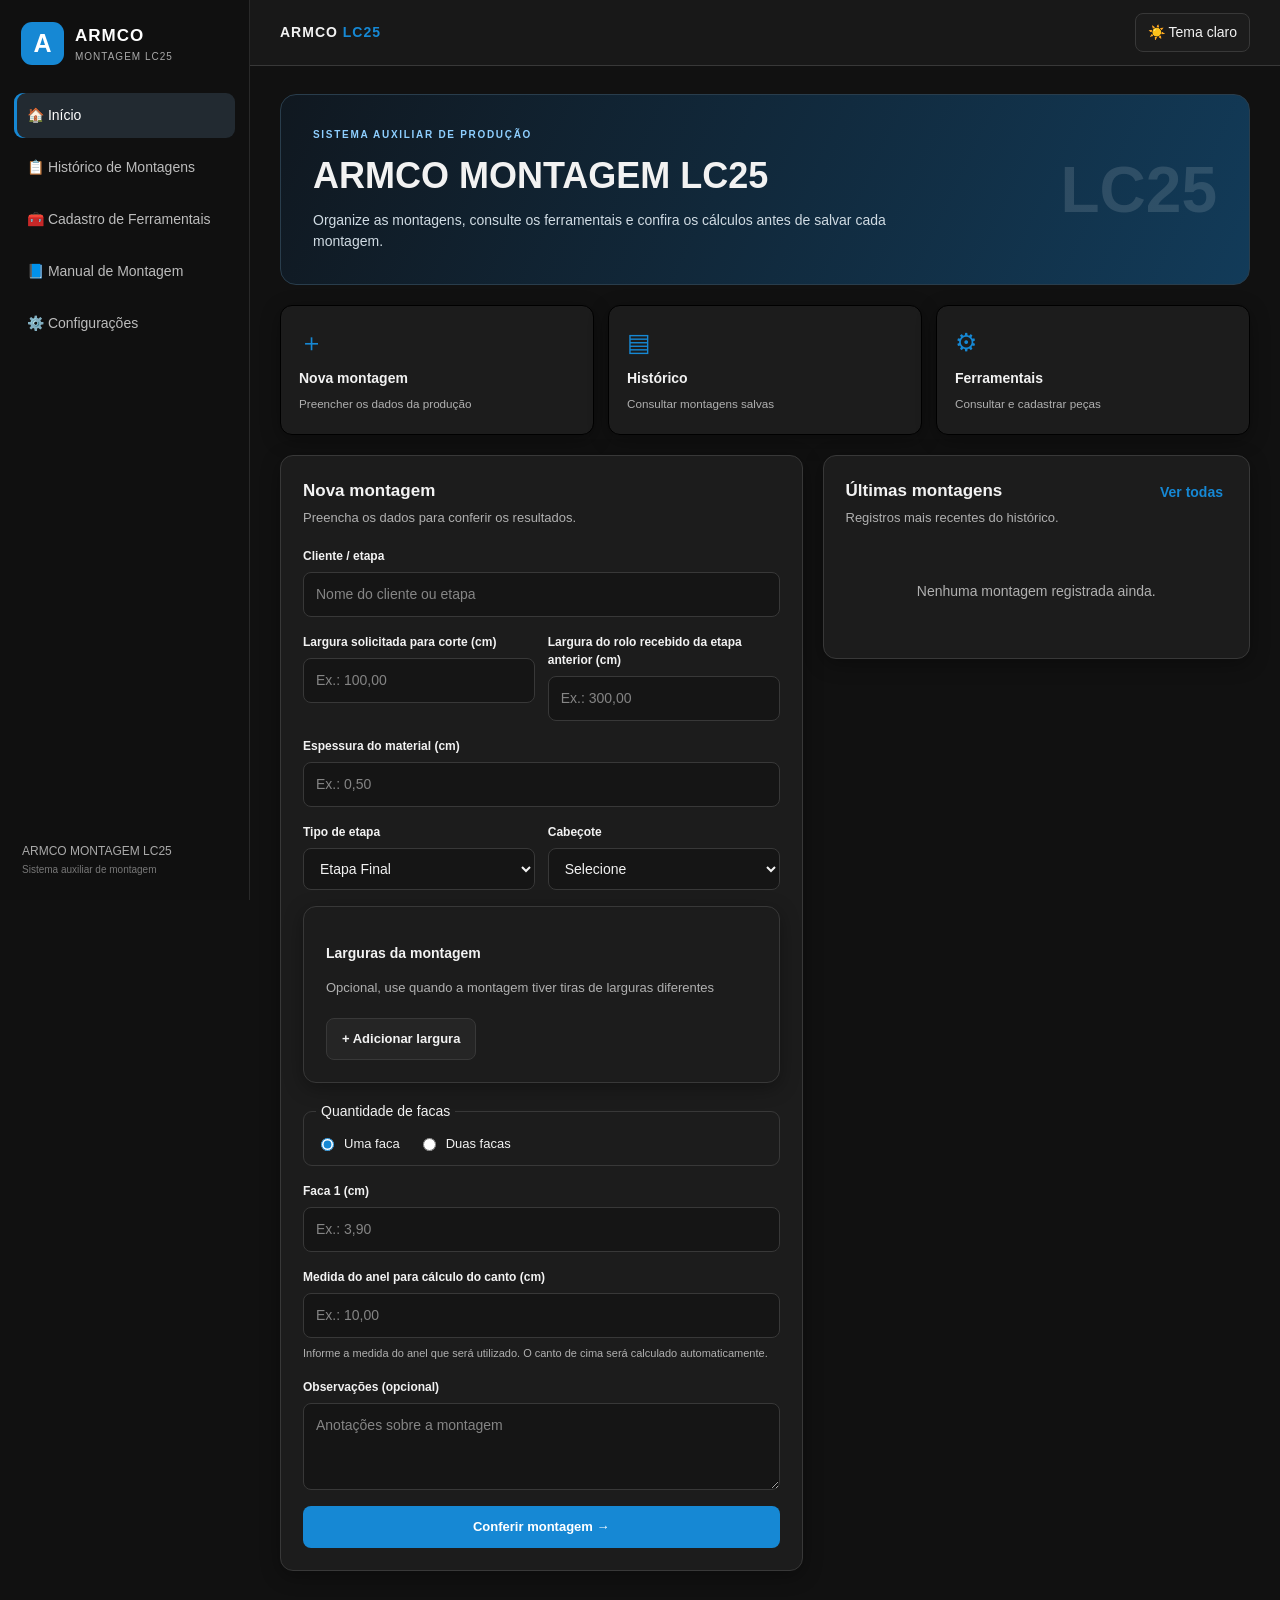
==== commit 389fb5c6: "Update index.html" ====
--- a/index.html
+++ b/index.html
@@ -93,13 +93,18 @@
 
               <div class="form-row">
                 <div class="field">
-                  <label for="largura">Largura solicitada (cm)</label>
+                  <label for="largura">Largura solicitada para corte (cm)</label>
                   <input id="largura" name="largura" type="text" inputmode="decimal" required placeholder="Ex.: 100,00">
                 </div>
                 <div class="field">
-                  <label for="espessura">Espessura do material (cm)</label>
-                  <input id="espessura" name="espessura" type="text" inputmode="decimal" required placeholder="Ex.: 0,50">
+                  <label for="larguraRolo">Largura do rolo recebido da etapa anterior (cm)</label>
+                  <input id="larguraRolo" name="larguraRolo" type="text" inputmode="decimal" placeholder="Ex.: 300,00">
                 </div>
+              </div>
+
+              <div class="field">
+                <label for="espessura">Espessura do material (cm)</label>
+                <input id="espessura" name="espessura" type="text" inputmode="decimal" required placeholder="Ex.: 0,50">
               </div>
 
               <div class="field" id="wrapFolgaManual" hidden>
@@ -113,23 +118,32 @@
 
               <div class="form-row">
                 <div class="field">
-                  <label for="tipoPedido">Tipo de pedido</label>
+                  <label for="tipoPedido">Tipo de etapa</label>
                   <select id="tipoPedido" name="tipoPedido">
-                    <option value="Produção">Produção</option>
-                    <option value="Teste">Teste</option>
-                    <option value="Retrabalho">Retrabalho</option>
-                    <option value="Outro">Outro</option>
+                    <option value="Etapa Final">Etapa Final</option>
+                    <option value="Etapa Intermediária">Etapa Intermediária</option>
                   </select>
                 </div>
                 <div class="field">
                   <label for="cabecote">Cabeçote</label>
                   <select id="cabecote" name="cabecote" required>
                     <option value="">Selecione</option>
-                    <option value="Grande">Grande</option>
-                    <option value="Pequeno">Pequeno</option>
+                    <option value="Grande">Grande — capacidade 570 cm</option>
+                    <option value="Pequeno">Pequeno — capacidade 270 cm</option>
                   </select>
                 </div>
               </div>
+
+              <section class="panel panel-inner" id="largurasMontagem">
+                <div class="section-heading">
+                  <div>
+                    <h3>Larguras da montagem</h3>
+                    <p>Opcional, use quando a montagem tiver tiras de larguras diferentes</p>
+                  </div>
+                </div>
+                <div id="linhasTiras"></div>
+                <button class="btn btn-secondary" id="adicionarLargura" type="button">+ Adicionar largura</button>
+              </section>
 
               <fieldset class="fieldset">
                 <legend>Quantidade de facas</legend>
@@ -144,19 +158,21 @@
               </fieldset>
 
               <div class="field">
-                <label for="facaSuperior">Primeira faca / medida ou identificação</label>
-                <input id="facaSuperior" name="facaSuperior" required placeholder="Informe a medida ou identificação">
+                <label for="facaSuperior">Faca 1 (cm)</label>
+                <input id="facaSuperior" name="facaSuperior" inputmode="decimal" list="listaMedidasFacas" required placeholder="Ex.: 3,90">
               </div>
 
               <div class="field" id="wrapFacaInferior" hidden>
-                <label for="facaInferior">Segunda faca (opcional)</label>
-                <input id="facaInferior" name="facaInferior" placeholder="Informe a segunda faca, se houver">
-              </div>
+                <label for="facaInferior">Faca 2 (cm)</label>
+                <input id="facaInferior" name="facaInferior" inputmode="decimal" list="listaMedidasFacas" placeholder="Ex.: 3,90">
+              </div>
+
+              <datalist id="listaMedidasFacas"></datalist>
 
               <div class="field">
                 <label for="canto">Medida do anel para cálculo do canto (cm)</label>
-                <input id="canto" name="canto" type="text" inputmode="decimal" required placeholder="Ex.: 10,00">
-                <small class="muted">Informe a medida do anel que será utilizado. O canto será calculado automaticamente.</small>
+                <input id="canto" name="canto" type="text" inputmode="decimal" required placeholder="Ex.: 52,00">
+                <small class="muted">Informe a medida do anel que será utilizado. O canto de cima será calculado automaticamente.</small>
               </div>
 
               <div class="field">
@@ -194,7 +210,7 @@
           <div class="section-heading">
             <div>
               <h2>Resumo da montagem</h2>
-              <p>Dados informados e canto calculado.</p>
+              <p>Dados informados, aproveitamento do rolo e canto calculado.</p>
             </div>
           </div>
           <div class="summary-grid" id="resultadoResumo"></div>
@@ -204,7 +220,7 @@
           <div class="section-heading">
             <div>
               <h2>Cálculos</h2>
-              <p>Valores calculados com as regras atualmente confirmadas.</p>
+              <p>Valores calculados com as regras confirmadas.</p>
             </div>
           </div>
           <div class="metrics-grid" id="metricasResultado"></div>
@@ -215,7 +231,7 @@
           <div class="section-heading">
             <div>
               <h2>Disponibilidade dos ferramentais</h2>
-              <p>Marque temporariamente as peças que não podem ser usadas nesta montagem.</p>
+              <p>Ajuste quantas peças estão disponíveis somente para este cálculo.</p>
             </div>
           </div>
 
@@ -243,14 +259,14 @@
           <section class="panel">
             <div class="section-heading">
               <div>
-                <h2>Combinações de anéis</h2>
-                <p>As regras da medida-alvo ainda precisam ser confirmadas.</p>
+                <h2>Combinações de anéis — largura solicitada</h2>
+                <p>Combinações que atingem exatamente a largura que será cortada.</p>
               </div>
             </div>
             <div class="option-list" id="opcoesAneis"></div>
             <div class="field">
-              <label for="aneisEscolhidos">Anéis que serão utilizados</label>
-              <textarea id="aneisEscolhidos" rows="3" placeholder="Informe os anéis utilizados ou escreva Nenhum"></textarea>
+              <label for="aneisEscolhidos">Anéis que serão utilizados na largura solicitada</label>
+              <textarea id="aneisEscolhidos" rows="3" placeholder="Selecione uma combinação ou informe os anéis utilizados"></textarea>
             </div>
           </section>
 
@@ -258,8 +274,14 @@
             <div class="section-heading">
               <div>
                 <h2>Combinações de impulsores</h2>
-                <p>Seleção automática entre as reduções testadas.</p>
-              </div>
+                <p>Seleção entre as reduções de 0,10 cm, 0,15 cm e 0,20 cm.</p>
+              </div>
+            </div>
+            <div class="filter-chips" id="filtrosImpulsores" aria-label="Filtrar redução dos impulsores">
+              <button class="chip selected" type="button" data-reducao="TODAS">Todas</button>
+              <button class="chip" type="button" data-reducao="0.10">0,10</button>
+              <button class="chip" type="button" data-reducao="0.15">0,15</button>
+              <button class="chip" type="button" data-reducao="0.20">0,20</button>
             </div>
             <div class="option-list" id="opcoesImpulsores"></div>
 
@@ -275,6 +297,28 @@
           </section>
         </div>
 
+        <!-- COMBINAÇÃO SEPARADA PARA O CANTO INFERIOR -->
+        <section class="panel">
+          <div class="section-heading">
+            <div>
+              <h2>Combinação de anéis — canto de baixo</h2>
+              <p>Busca separada para atingir a medida calculada do canto inferior.</p>
+            </div>
+          </div>
+          <div class="option-list" id="opcoesAneisCantoInferior"></div>
+          <div class="field">
+            <label for="aneisCantoInferiorEscolhidos">Anéis utilizados no canto de baixo</label>
+            <textarea id="aneisCantoInferiorEscolhidos" rows="3" placeholder="Selecione a combinação correspondente ao canto inferior"></textarea>
+          </div>
+        </section>
+
+        <section class="panel print-only" id="fichaEscolhas">
+          <h2>Ferramentais selecionados</h2>
+          <p><strong>Anéis — largura:</strong> <span id="fichaAneis"></span></p>
+          <p><strong>Anéis — canto inferior:</strong> <span id="fichaInferior"></span></p>
+          <p><strong>Impulsores:</strong> <span id="fichaImpulsores"></span></p>
+        </section>
+
         <section class="panel">
           <div class="field">
             <label for="observacaoResultado">Observações da escolha</label>
@@ -283,7 +327,8 @@
 
           <div class="button-row">
             <button class="btn btn-secondary" id="voltarEdicao" type="button">← Voltar à edição</button>
-            <button class="btn btn-primary" id="confirmarMontagem" type="button">Confirmar e salvar montagem</button>
+            <button class="btn btn-secondary" id="imprimirFicha" type="button">Imprimir ficha</button>
+              <button class="btn btn-primary" id="confirmarMontagem" type="button">Confirmar e salvar montagem</button>
           </div>
           <p class="message" id="mensagemResultado" role="alert"></p>
         </section>
@@ -348,6 +393,18 @@
                 <input id="nomeFerramental" placeholder="Código ou nome da peça">
               </div>
 
+              <div class="field">
+                <label>Quantidade para cadastrar</label>
+                <div class="quantity-control" aria-label="Quantidade de peças">
+                  <button id="diminuirQuantidade" type="button" aria-label="Diminuir quantidade">−</button>
+                  <output id="quantidadeFerramental" aria-live="polite">1</output>
+                  <button id="aumentarQuantidade" type="button" aria-label="Aumentar quantidade">+</button>
+                </div>
+              </div>
+              <label class="radio-label preference-choice">
+                <input type="checkbox" id="ultimoCasoFerramental">
+                Utilizar apenas em último caso
+              </label>
               <button class="btn btn-primary full" type="submit">Cadastrar ferramental</button>
               <p class="message" id="mensagemFerramental" role="status"></p>
             </form>
@@ -357,7 +414,7 @@
             <div class="section-heading">
               <div>
                 <h2>Ferramentais cadastrados</h2>
-                <p>Pesquise por categoria, medida ou identificação.</p>
+                <p>Consulte as medidas, quantidades e prioridades; ajuste com + e −.</p>
               </div>
             </div>
 
@@ -392,10 +449,12 @@
         <section class="panel">
           <h2>1. Preenchimento</h2>
           <ul class="manual-list">
-            <li>Informe o cliente ou a etapa, a largura, a espessura e o cabeçote.</li>
-            <li>Informe a primeira faca. A segunda faca é opcional quando selecionadas duas facas.</li>
-            <li>Informe a medida do anel que será utilizado para calcular o canto.</li>
-            <li>Confira a prévia dos resultados antes de salvar a montagem.</li>
+            <li>Informe o cliente ou a etapa, a largura solicitada, a espessura e o cabeçote.</li>
+            <li>Informe a largura do rolo recebido para calcular as tiras completas e a sobra.</li>
+            <li>Quando houver larguras diferentes na mesma montagem, preencha as larguras e quantidades nas linhas opcionais.</li>
+            <li>Informe a primeira faca. A segunda faca é utilizada quando forem selecionadas duas facas.</li>
+            <li>Informe a medida do anel utilizado para calcular os cantos.</li>
+            <li>Confira os resultados e as combinações antes de salvar.</li>
           </ul>
 
           <hr>
@@ -419,29 +478,48 @@
 
           <hr>
 
-          <h2>3. Cálculo do canto</h2>
-          <p>O canto é calculado com base na medida do anel escolhido, somada à metade da folga.</p>
-          <p><strong>Regra:</strong> canto = medida do anel + (folga ÷ 2).</p>
-          <p><strong>Exceção:</strong> se a folga for 0,05 cm, acrescentar mais 0,05 cm ao resultado.</p>
-          <p>Exemplo: anel de 10,00 cm e folga de 0,05 cm resultam em canto de 10,075 cm.</p>
+          <h2>3. Canto de cima e canto de baixo</h2>
+          <p><strong>Canto de cima:</strong> medida do anel + metade da folga.</p>
+          <p><strong>Fórmula:</strong> canto de cima = anel + (folga ÷ 2). Se a folga for 0,05 cm, acrescentar mais 0,05 cm ao resultado.</p>
+          <p><strong>Canto de baixo:</strong> canto de cima − metade da folga − (2 × medida da primeira faca).</p>
+          <p>Exemplo: anel de 52,00 cm, folga de 0,15 cm e primeira faca de 3,90 cm.</p>
+          <ul class="manual-list">
+            <li>Canto de cima = 52,00 + 0,075 = 52,075 cm.</li>
+            <li>Canto de baixo = 52,075 − 0,075 − (2 × 3,90) = 44,20 cm.</li>
+          </ul>
+          <p>Para cabeçote grande com folga de 0,05 cm, exibir o aviso: <strong>“Papel roxo junto no canto”.</strong></p>
 
           <hr>
 
           <h2>4. Contra-corte</h2>
-          <p>Contra-corte = largura − (2 × medida da faca) − folga. O cálculo só é feito quando a primeira faca é informada como valor numérico.</p>
+          <p><strong>CC1:</strong> largura solicitada − (2 × medida da primeira faca) − folga.</p>
+          <p><strong>CC2:</strong> largura solicitada − (2 × medida da segunda faca) − folga. Só é calculado quando duas facas estão selecionadas e a segunda medida é numérica.</p>
 
           <hr>
 
-          <h2>5. Impulsores e anéis</h2>
+          <h2>5. Tiras e capacidade do cabeçote</h2>
+          <ul class="manual-list">
+            <li>Tiras completas = parte inteira da divisão da largura do rolo pela largura solicitada.</li>
+            <li>Sobra do rolo = largura do rolo − (quantidade de tiras completas × largura solicitada).</li>
+            <li>Capacidade do cabeçote pequeno: 270 cm.</li>
+            <li>Capacidade do cabeçote grande: 570 cm.</li>
+            <li>Em montagens com larguras diferentes, somar cada largura multiplicada pela sua quantidade e subtrair o total da capacidade do cabeçote.</li>
+          </ul>
+
+          <hr>
+
+          <h2>6. Impulsores e combinações de anéis</h2>
           <ul class="manual-list">
             <li>O sistema testa as reduções de 0,10 cm, 0,15 cm e 0,20 cm para os impulsores.</li>
-            <li>As combinações de impulsores priorizam menos medidas diferentes, menos peças e, em caso de empate, a menor redução.</li>
-            <li>A medida-alvo para a combinação dos anéis ainda precisa ser confirmada antes de automatizar essa seleção.</li>
+            <li>As combinações priorizam menos peças; depois menos medidas diferentes e, para os impulsores, menor redução.</li>
+            <li>A combinação principal de anéis deve atingir exatamente a largura solicitada para o corte.</li>
+            <li>A combinação de anéis para o canto de baixo é calculada separadamente, usando a medida do canto inferior.</li>
+            <li>Se não houver combinação exata entre os ferramentais disponíveis, o sistema deve informar que nenhuma combinação exata foi encontrada.</li>
           </ul>
 
           <hr>
 
-          <h2>6. Armazenamento</h2>
+          <h2>7. Armazenamento</h2>
           <p>O histórico e os ferramentais são guardados no armazenamento local do navegador. Exporte backups regularmente para evitar perda dos dados.</p>
         </section>
       </section>
@@ -462,8 +540,12 @@
 
         <section class="panel">
           <h2>Backup dos dados</h2>
-          <p class="muted">Exporte o histórico de montagens, os ferramentais cadastrados e a preferência de tema em um arquivo JSON.</p>
-          <button class="btn btn-primary" id="exportarDados" type="button">Exportar backup JSON</button>
+          <p class="muted">Exporte ou restaure os ferramentais e o histórico salvos neste navegador.</p>
+          <div class="button-row">
+            <button class="btn btn-primary" id="exportarDados" type="button">Exportar backup JSON</button>
+            <label class="btn btn-secondary import-label" for="importarArquivo">Restaurar backup JSON</label>
+            <input id="importarArquivo" type="file" accept=".json,application/json" hidden>
+          </div>
           <p class="message" id="mensagemConfiguracoes" role="status"></p>
         </section>
       </section>
--- a/style.css
+++ b/style.css
@@ -1,1037 +1,893 @@
 
 :root {
-    --azul-escuro: #082746;
-    --azul-armco: #123B65;
-    --azul: #0872BD;
-    --azul-hover: #075B98;
-    --azul-claro: #EAF3FB;
-    --fundo: #F3F7FB;
-    --branco: #FFFFFF;
-    --texto: #19334D;
-    --texto-suave: #687F95;
-    --borda: #DCE6F0;
-    --sucesso: #16804A;
-    --sombra: 0 4px 18px rgba(8, 39, 70, 0.05);
+  --fundo: #111111;
+  --painel: #1c1c1c;
+  --painel-secundario: #242424;
+  --texto: #f2f2f2;
+  --texto-suave: #b0b0b0;
+  --borda: #383838;
+  --azul: #1688d4;
+  --azul-hover: #0872bd;
+  --azul-claro: #252e36;
+  --verde: #32b878;
+  --vermelho: #ff6868;
+  --sombra: 0 5px 20px #0005;
 }
 
 * {
-    margin: 0;
-    padding: 0;
-    box-sizing: border-box;
+  box-sizing: border-box;
+}
+
+[hidden] {
+  display: none !important;
 }
 
 body {
-    font-family: "Segoe UI", Arial, sans-serif;
-    background: var(--fundo);
-    color: var(--texto);
-    min-height: 100vh;
+  margin: 0;
+  background: var(--fundo);
+  color: var(--texto);
+  font-family: "Segoe UI", Arial, sans-serif;
+  font-size: 14px;
+  line-height: 1.5;
 }
 
 button, input, select, textarea {
-    font: inherit;
+  font: inherit;
 }
 
 button {
-    cursor: pointer;
-}
-
-.layout {
-    min-height: 100vh;
+  cursor: pointer;
+}
+
+button:focus-visible,
+input:focus-visible,
+select:focus-visible,
+textarea:focus-visible {
+  outline: 2px solid #55b7ff;
+  outline-offset: 2px;
 }
 
 .sidebar {
+  position: fixed;
+  z-index: 30;
+  inset: 0 auto 0 0;
+  width: 250px;
+  padding: 22px 14px;
+  display: flex;
+  flex-direction: column;
+  background: #101010;
+  border-right: 1px solid #292929;
+  color: #fff;
+}
+
+.brand {
+  display: flex;
+  align-items: center;
+  gap: 11px;
+  padding: 0 7px 28px;
+}
+
+.brand-logo {
+  display: grid;
+  place-items: center;
+  width: 43px;
+  height: 43px;
+  border-radius: 11px;
+  background: var(--azul);
+  color: #fff;
+  font-size: 25px;
+  font-weight: 900;
+}
+
+.brand strong, .brand small {
+  display: block;
+}
+
+.brand strong {
+  font-size: 17px;
+  letter-spacing: 1px;
+}
+
+.brand small {
+  color: #a9a9a9;
+  font-size: 10px;
+  letter-spacing: 1px;
+}
+
+.close-menu {
+  display: none;
+  margin-left: auto;
+  border: 0;
+  background: transparent;
+  color: white;
+  font-size: 25px;
+}
+
+.navigation {
+  display: grid;
+  gap: 7px;
+}
+
+.nav-item {
+  display: flex;
+  align-items: center;
+  gap: 12px;
+  width: 100%;
+  padding: 12px 13px;
+  border: 0;
+  border-radius: 9px;
+  background: transparent;
+  color: #bcbcbc;
+  text-align: left;
+}
+
+.nav-item:hover {
+  background: #242424;
+  color: white;
+}
+
+.nav-item.active {
+  background: #222a31;
+  color: white;
+  box-shadow: inset 3px 0 var(--azul);
+}
+
+.sidebar-footer {
+  margin-top: auto;
+  padding: 16px 8px 0;
+  color: #aaa;
+  font-size: 12px;
+}
+
+.sidebar-footer small {
+  color: #777;
+}
+
+.main-area {
+  min-height: 100vh;
+  margin-left: 250px;
+}
+
+.topbar {
+  position: sticky;
+  z-index: 20;
+  top: 0;
+  height: 66px;
+  display: flex;
+  align-items: center;
+  gap: 15px;
+  padding: 0 30px;
+  background: #181818;
+  border-bottom: 1px solid var(--borda);
+}
+
+.topbar-brand {
+  font-weight: 900;
+  letter-spacing: 1px;
+}
+
+.topbar-brand span {
+  color: var(--azul);
+}
+
+.theme-toggle, .menu-toggle {
+  padding: 8px 12px;
+  border: 1px solid var(--borda);
+  border-radius: 8px;
+  background: var(--painel);
+  color: var(--texto);
+}
+
+.theme-toggle {
+  margin-left: auto;
+}
+
+.menu-toggle {
+  display: none;
+}
+
+.content {
+  width: 100%;
+  max-width: 1500px;
+  margin: auto;
+  padding: 28px 30px 55px;
+}
+
+.page {
+  display: none;
+}
+
+.page.active {
+  display: block;
+  animation: aparecer .18s ease-out;
+}
+
+@keyframes aparecer {
+  from {
+    opacity: .5;
+    transform: translateY(3px);
+  }
+  to {
+    opacity: 1;
+    transform: none;
+  }
+}
+
+.hero {
+  min-height: 190px;
+  display: flex;
+  align-items: center;
+  justify-content: space-between;
+  gap: 20px;
+  padding: 32px;
+  overflow: hidden;
+  border: 1px solid #293d4c;
+  border-radius: 16px;
+  background: linear-gradient(115deg, #101820, #123b59);
+}
+
+.eyebrow {
+  display: block;
+  color: var(--azul);
+  font-size: 10px;
+  font-weight: 800;
+  letter-spacing: 1.7px;
+}
+
+.hero .eyebrow {
+  color: #8ecfff;
+}
+
+.hero h1 {
+  margin: 7px 0;
+  font-size: clamp(26px, 3vw, 36px);
+}
+
+.hero p {
+  max-width: 600px;
+  margin: 0;
+  color: #d0dbe3;
+}
+
+.hero-mark {
+  color: #ffffff20;
+  font-size: clamp(35px, 5vw, 65px);
+  font-weight: 900;
+}
+
+.shortcut-grid {
+  display: grid;
+  grid-template-columns: repeat(3, minmax(0, 1fr));
+  gap: 14px;
+  margin: 20px 0;
+}
+
+.shortcut {
+  min-height: 130px;
+  display: flex;
+  flex-direction: column;
+  align-items: flex-start;
+  gap: 6px;
+  padding: 18px;
+  border: 1px solid #000;
+  border-radius: 12px;
+  background: #1c1c1c;
+  color: var(--texto);
+  text-align: left;
+  box-shadow: var(--sombra);
+  transition: border-color .15s;
+}
+
+.shortcut:hover {
+  border-color: var(--azul);
+}
+
+.shortcut-icon {
+  color: var(--azul);
+  font-size: 25px;
+}
+
+.shortcut strong {
+  font-size: 14px;
+}
+
+.shortcut small {
+  color: var(--texto-suave);
+}
+
+.dashboard-grid {
+  display: grid;
+  grid-template-columns: minmax(0, 1.1fr) minmax(280px, .9fr);
+  gap: 20px;
+  align-items: start;
+}
+
+.panel {
+  min-width: 0;
+  margin-bottom: 18px;
+  padding: 22px;
+  border: 1px solid var(--borda);
+  border-radius: 13px;
+  background: var(--painel);
+  box-shadow: var(--sombra);
+}
+
+.section-heading {
+  display: flex;
+  align-items: flex-start;
+  justify-content: space-between;
+  gap: 12px;
+  margin-bottom: 20px;
+}
+
+.panel h2 {
+  margin: 0 0 4px;
+  font-size: 17px;
+}
+
+.panel h3 {
+  font-size: 14px;
+}
+
+.section-heading p, .page-heading p {
+  margin: 0;
+  color: var(--texto-suave);
+  font-size: 13px;
+}
+
+.page-heading {
+  margin: 3px 0 23px;
+}
+
+.page-heading h1 {
+  margin: 5px 0;
+  font-size: clamp(25px, 3vw, 33px);
+}
+
+.field {
+  display: flex;
+  flex-direction: column;
+  gap: 7px;
+  min-width: 0;
+  margin-bottom: 16px;
+}
+
+.field label, .field legend {
+  color: var(--texto);
+  font-size: 12px;
+  font-weight: 700;
+}
+
+.field input, .field select, .field textarea {
+  width: 100%;
+  min-width: 0;
+  padding: 11px 12px;
+  border: 1px solid var(--borda);
+  border-radius: 8px;
+  background: #151515;
+  color: var(--texto);
+}
+
+.field input::placeholder, .field textarea::placeholder {
+  color: #858585;
+}
+
+.field textarea {
+  resize: vertical;
+}
+
+.field > small {
+  color: var(--texto-suave);
+  font-size: 11px;
+}
+
+.form-row {
+  display: grid;
+  grid-template-columns: repeat(2, minmax(0, 1fr));
+  gap: 13px;
+}
+
+.fieldset {
+  display: flex;
+  flex-wrap: wrap;
+  gap: 8px 18px;
+  margin: 0 0 16px;
+  padding: 12px;
+  border: 1px solid var(--borda);
+  border-radius: 9px;
+}
+
+.fieldset legend {
+  padding: 0 5px;
+}
+
+.radio-label {
+  display: inline-flex;
+  align-items: center;
+  gap: 7px;
+  font-size: 13px;
+}
+
+input[type="radio"], input[type="checkbox"] {
+  accent-color: var(--azul);
+}
+
+.btn {
+  min-height: 42px;
+  display: inline-flex;
+  align-items: center;
+  justify-content: center;
+  gap: 8px;
+  padding: 10px 15px;
+  border: 1px solid transparent;
+  border-radius: 8px;
+  font-size: 13px;
+  font-weight: 750;
+}
+
+.btn-primary {
+  background: var(--azul);
+  color: white;
+}
+
+.btn-primary:hover {
+  background: var(--azul-hover);
+}
+
+.btn-secondary {
+  border-color: var(--borda);
+  background: #252525;
+  color: var(--texto);
+}
+
+.btn-secondary:hover {
+  border-color: var(--azul);
+}
+
+.full {
+  width: 100%;
+}
+
+.text-button {
+  padding: 4px;
+  border: 0;
+  background: transparent;
+  color: var(--azul);
+  font-weight: 700;
+}
+
+.notice {
+  margin: 7px 0 16px;
+  padding: 12px 13px;
+  border-radius: 8px;
+  background: #222d35;
+  color: #c7d9e6;
+  font-size: 12px;
+}
+
+.notice.warning {
+  background: #382e1c;
+  color: #f2d9a2;
+}
+
+.message {
+  margin: 10px 0 0;
+  color: var(--vermelho);
+  font-size: 12px;
+}
+
+.message:empty {
+  display: none;
+}
+
+.record-list, .option-list, .availability-list {
+  display: grid;
+  gap: 10px;
+}
+
+.record-item, .option-card {
+  min-width: 0;
+  padding: 13px;
+  border: 1px solid var(--borda);
+  border-radius: 9px;
+  overflow-wrap: anywhere;
+}
+
+.record-meta {
+  margin-top: 5px;
+  color: var(--texto-suave);
+  font-size: 12px;
+  overflow-wrap: anywhere;
+}
+
+.record-actions {
+  display: flex;
+  flex-wrap: wrap;
+  gap: 7px;
+  margin-top: 10px;
+}
+
+.small-btn {
+  padding: 5px 8px;
+  border: 1px solid var(--borda);
+  border-radius: 6px;
+  background: #242424;
+  color: var(--texto);
+  font-size: 11px;
+}
+
+.small-btn.danger {
+  color: var(--vermelho);
+}
+
+.empty {
+  padding: 20px 10px;
+  color: var(--texto-suave);
+  text-align: center;
+}
+
+.muted {
+  color: var(--texto-suave);
+}
+
+.category-grid {
+  display: grid;
+  grid-template-columns: repeat(3, minmax(0, 1fr));
+  gap: 13px;
+  margin-bottom: 18px;
+}
+
+.category-card {
+  display: flex;
+  flex-direction: column;
+  align-items: flex-start;
+  gap: 5px;
+  padding: 17px;
+  border: 1px solid var(--borda);
+  border-radius: 11px;
+  background: var(--painel);
+  color: var(--texto);
+  text-align: left;
+}
+
+.category-card.selected {
+  border-color: var(--azul);
+  background: #222a31;
+}
+
+.category-card > span {
+  color: var(--azul);
+  font-size: 22px;
+}
+
+.category-card small {
+  color: var(--texto-suave);
+}
+
+hr {
+  margin: 20px 0;
+  border: 0;
+  border-top: 1px solid var(--borda);
+}
+
+.table-wrap {
+  overflow-x: auto;
+}
+
+table {
+  width: 100%;
+  border-collapse: collapse;
+}
+
+th, td {
+  padding: 11px;
+  border-bottom: 1px solid var(--borda);
+  text-align: left;
+}
+
+th {
+  background: #262626;
+}
+
+.manual-list {
+  padding-left: 20px;
+}
+
+.manual-list li {
+  margin: 9px 0;
+}
+
+.summary-grid, .metrics-grid {
+  display: grid;
+  grid-template-columns: repeat(3, minmax(0, 1fr));
+  gap: 10px;
+}
+
+.summary-cell, .metric {
+  min-width: 0;
+  padding: 13px;
+  border: 1px solid var(--borda);
+  border-radius: 8px;
+  background: #202020;
+}
+
+.summary-cell small, .metric small {
+  display: block;
+  color: var(--texto-suave);
+  font-size: 11px;
+}
+
+.summary-cell strong {
+  display: block;
+  margin-top: 4px;
+  overflow-wrap: anywhere;
+}
+
+.metric strong {
+  display: block;
+  margin-top: 4px;
+  font-size: 19px;
+  overflow-wrap: anywhere;
+}
+
+.metric-note {
+  margin-top: 4px;
+  color: var(--texto-suave);
+  font-size: 11px;
+}
+
+.option-card.recommended {
+  border-color: #167fc1;
+  background: #202a31;
+}
+
+.option-title {
+  display: flex;
+  flex-wrap: wrap;
+  align-items: center;
+  justify-content: space-between;
+  gap: 8px;
+}
+
+.option-pieces {
+  margin: 9px 0 4px;
+  font-size: 16px;
+  font-weight: 800;
+  overflow-wrap: anywhere;
+}
+
+.option-card p {
+  margin: 5px 0;
+  color: var(--texto-suave);
+  font-size: 12px;
+}
+
+.option-card label {
+  display: flex;
+  align-items: center;
+  gap: 8px;
+  margin-top: 10px;
+  font-size: 12px;
+  font-weight: 700;
+}
+
+.badge {
+  display: inline-block;
+  padding: 3px 7px;
+  border-radius: 20px;
+  background: #253c4b;
+  color: #b9e2ff;
+  font-size: 10px;
+  font-weight: 800;
+}
+
+.availability-item {
+  display: flex;
+  align-items: center;
+  gap: 10px;
+  padding: 10px;
+  border: 1px solid var(--borda);
+  border-radius: 8px;
+}
+
+.availability-item small {
+  display: block;
+  color: var(--texto-suave);
+}
+
+.button-row {
+  display: flex;
+  flex-wrap: wrap;
+  gap: 10px;
+}
+
+.button-row .btn {
+  flex: 1;
+}
+
+.overlay {
+  display: none;
+}
+
+body:not(.dark) {
+  --fundo: #f1f3f5;
+  --painel: #ffffff;
+  --texto: #171717;
+  --texto-suave: #5d6268;
+  --borda: #d2d7dc;
+  --sombra: 0 4px 15px #0000000d;
+}
+
+body:not(.dark) .sidebar {
+  background: #082746;
+}
+
+body:not(.dark) .topbar {
+  background: #ffffff;
+}
+
+body:not(.dark) .field input,
+body:not(.dark) .field select,
+body:not(.dark) .field textarea {
+  background: #ffffff;
+  color: #171717;
+}
+
+body:not(.dark) .shortcut {
+  background: #ffffff;
+  border-color: #d2d7dc;
+  color: #171717;
+}
+
+body:not(.dark) .summary-cell,
+body:not(.dark) .metric,
+body:not(.dark) .btn-secondary,
+body:not(.dark) .small-btn {
+  background: #f5f6f7;
+  color: #171717;
+}
+
+body:not(.dark) .notice {
+  background: #e7eff5;
+  color: #23455f;
+}
+
+body:not(.dark) .notice.warning {
+  background: #fff1ce;
+  color: #6e4d10;
+}
+
+body:not(.dark) .option-card.recommended {
+  background: #edf6fc;
+}
+
+@media (max-width: 1150px) {
+  .sidebar {
+    width: 225px;
+  }
+
+  .main-area {
+    margin-left: 225px;
+  }
+
+  .content {
+    padding: 22px 20px 40px;
+  }
+
+  .dashboard-grid {
+    grid-template-columns: 1fr;
+  }
+}
+
+@media (max-width: 760px) {
+  .sidebar {
+    width: 270px;
+    transform: translateX(-100%);
+    transition: transform .2s ease;
+  }
+
+  body.menu-open .sidebar {
+    transform: translateX(0);
+  }
+
+  .close-menu {
+    display: block;
+  }
+
+  .main-area {
+    margin-left: 0;
+  }
+
+  .topbar {
+    height: 60px;
+    padding: 0 14px;
+  }
+
+  .menu-toggle {
+    display: block;
+  }
+
+  .content {
+    padding: 16px 12px 32px;
+  }
+
+  .hero {
+    min-height: 155px;
+    padding: 22px 18px;
+  }
+
+  .hero-mark {
+    display: none;
+  }
+
+  .shortcut-grid {
+    grid-template-columns: 1fr 1fr;
+    gap: 10px;
+  }
+
+  .shortcut {
+    min-height: 115px;
+    padding: 13px;
+  }
+
+  .panel {
+    padding: 16px;
+  }
+
+  .form-row {
+    grid-template-columns: 1fr;
+    gap: 0;
+  }
+
+  .overlay {
     position: fixed;
-    inset: 0 auto 0 0;
-    z-index: 100;
-    width: 226px;
-    display: flex;
+    inset: 0;
+    z-index: 25;
+    background: #0009;
+  }
+
+  body.menu-open .overlay {
+    display: block;
+  }
+}
+
+@media (max-width: 480px) {
+  .topbar-brand {
+    font-size: 12px;
+  }
+
+  .theme-toggle {
+    padding: 7px;
+    font-size: 11px;
+  }
+
+  .shortcut-grid,
+  .summary-grid,
+  .metrics-grid {
+    grid-template-columns: 1fr;
+  }
+
+  .category-grid {
+    gap: 7px;
+  }
+
+  .category-card {
+    padding: 11px 8px;
+  }
+
+  .category-card strong {
+    font-size: 12px;
+  }
+
+  .category-card small {
+    font-size: 10px;
+  }
+
+  .button-row {
     flex-direction: column;
-    color: white;
-    background: linear-gradient(180deg, #082746, #061E37);
-    transition: transform 0.25s ease;
-}
-
-.marca {
-    height: 84px;
-    display: flex;
-    align-items: center;
-    gap: 10px;
-    padding: 16px 20px;
-    border-bottom: 1px solid #FFFFFF16;
-}
-
-.marca-simbolo {
-    width: 39px;
-    height: 39px;
-    display: grid;
-    place-items: center;
-    background: var(--azul);
-    color: white;
-    border-radius: 8px;
-    font-size: 25px;
-    font-weight: 900;
-    font-style: italic;
-}
-
-.marca strong, .marca span {
-    display: block;
-}
-
-.marca strong {
-    font-size: 22px;
-    letter-spacing: 1px;
-}
-
-.marca span {
-    color: #C8D9EA;
-    font-size: 10px;
-    letter-spacing: 3px;
-}
-
-.fechar-menu {
-    display: none;
-    margin-left: auto;
-    border: 0;
-    color: white;
-    background: transparent;
-    font-size: 28px;
-}
-
-.navegacao {
-    padding: 16px 10px;
-}
-
-.nav-item {
-    display: flex;
-    align-items: center;
-    gap: 13px;
+  }
+
+  .button-row .btn {
     width: 100%;
-    padding: 13px 12px;
-    margin-bottom: 5px;
-    border: 0;
-    border-radius: 7px;
-    text-align: left;
-    color: #E0EAF5;
-    background: transparent;
-    font-size: 13px;
-}
-
-.nav-item:hover {
-    background: #FFFFFF12;
-}
-
-.nav-item.ativo {
-    color: white;
-    background: linear-gradient(90deg, #0872BD, #075B98);
-    box-shadow: inset 4px 0 #56B7FF;
-}
-
-.nav-icone {
-    width: 22px;
-    flex-shrink: 0;
-    text-align: center;
-    font-size: 22px;
-}
-
-.nav-separador {
-    height: 1px;
-    margin: 17px 8px;
-    background: #FFFFFF30;
-}
-
-.sidebar-rodape {
-    margin-top: auto;
-    padding: 22px 20px;
-    color: #B8CDE0;
-    font-size: 11px;
-    line-height: 1.8;
-}
-
-.sidebar-rodape strong,
-.sidebar-rodape span {
-    display: block;
-}
-
-.sidebar-rodape strong {
-    color: white;
-    letter-spacing: 1px;
-}
-
-.conteudo {
-    min-height: 100vh;
-    margin-left: 226px;
-    display: flex;
-    flex-direction: column;
-}
-
-.barra-topo {
-    position: sticky;
-    top: 0;
-    z-index: 50;
-    min-height: 62px;
-    padding: 12px 26px;
-    display: flex;
-    align-items: center;
-    gap: 14px;
-    background: white;
-    border-bottom: 1px solid var(--borda);
-}
-
-.botao-menu {
-    display: none;
-    width: 42px;
-    height: 42px;
-    border: 0;
-    border-radius: 8px;
-    color: white;
-    background: var(--azul-armco);
-    font-size: 23px;
-}
-
-.topo-titulo {
-    color: var(--azul-armco);
-    font-size: 16px;
-    font-weight: 900;
-    letter-spacing: 1px;
-}
-
-.topo-titulo span {
-    font-weight: 400;
-}
-
-.topo-status {
-    margin-left: auto;
-    color: var(--texto-suave);
-    font-size: 12px;
-}
-
-.ponto-status {
-    display: inline-block;
-    width: 7px;
-    height: 7px;
-    margin-right: 6px;
-    border-radius: 50%;
-    background: #20A567;
-}
-
-.principal {
-    flex: 1;
-    width: 100%;
-    max-width: 1600px;
-    margin: 0 auto;
-    padding: 24px;
-}
-
-.pagina {
-    display: none;
-}
-
-.pagina.ativa {
-    display: block;
-}
-
-.banner {
-    position: relative;
-    display: flex;
-    align-items: center;
-    justify-content: space-between;
-    gap: 20px;
-    min-height: 160px;
-    overflow: hidden;
-    padding: 30px;
-    margin-bottom: 20px;
-    border-radius: 10px;
-    color: white;
-    background:
-        radial-gradient(ellipse at 80% 20%, #1D5A88 0%, transparent 38%),
-        linear-gradient(115deg, #123B65, #082746);
-    box-shadow: var(--sombra);
-}
-
-.banner::after {
-    content: "";
-    position: absolute;
-    right: 24%;
-    top: -60px;
-    width: 170px;
-    height: 300px;
-    transform: rotate(30deg);
-    border-left: 1px solid #FFFFFF22;
-    border-right: 1px solid #FFFFFF22;
-    background: #FFFFFF06;
-    pointer-events: none;
-}
-
-.banner-texto {
-    position: relative;
-    z-index: 1;
-    max-width: 650px;
-}
-
-.sobretitulo {
-    display: block;
-    margin-bottom: 9px;
-    color: #3789C9;
-    font-size: 11px;
-    font-weight: 800;
-    letter-spacing: 2px;
-}
-
-.banner .sobretitulo {
-    color: #B6DFFF;
-}
-
-.banner h1 {
-    margin-bottom: 10px;
-    font-size: clamp(25px, 3vw, 36px);
-    letter-spacing: 0.4px;
-}
-
-.banner p {
-    max-width: 550px;
-    color: #DCEAF7;
-    font-size: 14px;
-    line-height: 1.6;
-}
-
-.banner-detalhe {
-    position: relative;
-    z-index: 1;
-    padding-left: 20px;
-    border-left: 3px solid #55B8FF;
-    color: #D4E8F8;
-    font-size: 12px;
-    line-height: 1.9;
-    letter-spacing: 1px;
-}
-
-.atalhos {
-    display: grid;
-    grid-template-columns: repeat(4, minmax(0, 1fr));
-    gap: 14px;
-    margin-bottom: 20px;
-}
-
-.atalho {
-    min-height: 145px;
-    display: flex;
-    flex-direction: column;
-    align-items: flex-start;
-    padding: 18px;
-    border: 1px solid var(--borda);
-    border-radius: 9px;
-    text-align: left;
-    background: white;
-    color: var(--texto);
-    box-shadow: var(--sombra);
-    transition: transform 0.15s, border-color 0.15s;
-}
-
-.atalho:hover {
-    transform: translateY(-2px);
-    border-color: #86BDE7;
-}
-
-.atalho.destaque {
-    color: white;
-    border-color: var(--azul);
-    background: linear-gradient(145deg, #0879C7, #075B98);
-}
-
-.atalho-icone {
-    margin-bottom: 10px;
-    color: var(--azul-armco);
-    font-size: 30px;
-    line-height: 1;
-}
-
-.atalho.destaque .atalho-icone {
-    color: white;
-}
-
-.atalho strong {
-    margin-bottom: 7px;
-    font-size: 14px;
-}
-
-.atalho > span:last-child {
-    color: var(--texto-suave);
-    font-size: 12px;
-    line-height: 1.5;
-}
-
-.atalho.destaque > span:last-child {
-    color: #E4F3FF;
-}
-
-.grade-inicio {
-    display: grid;
-    grid-template-columns: minmax(0, 1.5fr) minmax(270px, 0.9fr);
-    align-items: start;
-    gap: 18px;
-}
-
-.painel {
-    min-width: 0;
-    padding: 22px;
-    border: 1px solid var(--borda);
-    border-radius: 10px;
-    background: white;
-    box-shadow: var(--sombra);
-}
-
-.painel h2 {
-    margin-bottom: 7px;
-    color: var(--azul-armco);
-    font-size: 18px;
-}
-
-.painel h3 {
-    margin-bottom: 12px;
-    color: var(--azul-armco);
-    font-size: 15px;
-}
-
-.painel p {
-    color: var(--texto-suave);
-    font-size: 13px;
-    line-height: 1.6;
-}
-
-.painel-cabecalho {
-    display: flex;
-    align-items: flex-start;
-    justify-content: space-between;
-    gap: 12px;
-    margin-bottom: 22px;
-}
-
-.link-botao {
-    flex-shrink: 0;
-    padding: 7px 0;
-    border: 0;
-    color: var(--azul);
-    background: transparent;
-    font-size: 12px;
-    font-weight: 700;
-}
-
-.campo {
-    min-width: 0;
-    margin-bottom: 16px;
-}
-
-.campo label,
-.campo legend {
-    display: block;
-    margin-bottom: 7px;
-    color: var(--texto);
-    font-size: 12px;
-    font-weight: 700;
-}
-
-.campo input,
-.campo select,
-.campo textarea {
-    width: 100%;
-    min-height: 43px;
-    padding: 11px 12px;
-    border: 1px solid #CFDCE9;
-    border-radius: 6px;
-    outline: none;
-    color: var(--texto);
-    background: white;
-    font-size: 14px;
-}
-
-.campo textarea {
-    resize: vertical;
-}
-
-.campo input:focus,
-.campo select:focus,
-.campo textarea:focus {
-    border-color: var(--azul);
-    box-shadow: 0 0 0 3px #0872BD18;
-}
-
-.campo input::placeholder,
-.campo textarea::placeholder {
-    color: #91A3B6;
-}
-
-.linha-campos {
-    display: grid;
-    grid-template-columns: repeat(2, minmax(0, 1fr));
-    gap: 14px;
-}
-
-.campo-facas {
-    padding: 0;
-    margin: 0 0 17px;
-    border: 0;
-}
-
-.opcoes-radio {
-    display: flex;
-    flex-wrap: wrap;
-    gap: 18px;
-}
-
-.opcoes-radio label {
-    display: flex;
-    align-items: center;
-    gap: 7px;
-    margin: 0;
-    font-size: 13px;
-    font-weight: 500;
-}
-
-.opcoes-radio input {
-    accent-color: var(--azul);
-}
-
-.botao-principal {
-    width: 100%;
-    min-height: 44px;
-    padding: 12px 16px;
-    border: 0;
-    border-radius: 6px;
-    color: white;
-    background: var(--azul);
-    font-size: 14px;
-    font-weight: 700;
-}
-
-.botao-principal:hover {
-    background: var(--azul-hover);
-}
-
-.mensagem {
-    margin-top: 10px;
-    font-size: 13px;
-}
-
-.mensagem:empty {
-    display: none;
-}
-
-.mensagem.sucesso {
-    color: var(--sucesso);
-}
-
-.mensagem.erro {
-    color: #B42318;
-}
-
-.lista-registros {
-    margin-top: 8px;
-}
-
-.registro {
-    display: flex;
-    align-items: center;
-    justify-content: space-between;
-    gap: 12px;
-    padding: 14px 0;
-    border-bottom: 1px solid #E7EEF5;
-}
-
-.registro:last-child {
-    border-bottom: 0;
-}
-
-.registro-conteudo {
-    min-width: 0;
-}
-
-.registro strong {
-    display: block;
-    margin-bottom: 5px;
-    overflow-wrap: anywhere;
-    color: var(--texto);
-    font-size: 13px;
-}
-
-.registro small {
-    display: block;
-    color: var(--texto-suave);
-    font-size: 12px;
-    line-height: 1.5;
-}
-
-.registro-acoes {
-    display: flex;
-    align-items: center;
-    gap: 7px;
-    flex-shrink: 0;
-}
-
-.botao-excluir {
-    padding: 7px 9px;
-    border: 1px solid #F0D5D5;
-    border-radius: 5px;
-    color: #B42318;
-    background: #FFF7F7;
-    font-size: 12px;
-}
-
-.vazio {
-    padding: 20px 0;
-    color: var(--texto-suave);
-    font-size: 13px;
-}
-
-.cabecalho-pagina {
-    margin: 4px 0 24px;
-}
-
-.cabecalho-pagina h1 {
-    margin-bottom: 9px;
-    color: var(--azul-armco);
-    font-size: clamp(25px, 3vw, 34px);
-}
-
-.cabecalho-pagina p {
-    color: var(--texto-suave);
-    font-size: 14px;
-    line-height: 1.6;
-}
-
-.cartoes-pecas {
-    display: grid;
-    grid-template-columns: repeat(3, minmax(0, 1fr));
-    gap: 14px;
-    margin-bottom: 20px;
-}
-
-.cartao-peca {
-    display: flex;
-    flex-direction: column;
-    align-items: flex-start;
-    gap: 8px;
-    min-height: 120px;
-    padding: 18px;
-    border: 1px solid var(--borda);
-    border-radius: 9px;
-    text-align: left;
-    color: var(--texto);
-    background: white;
-}
-
-.cartao-peca.selecionado {
-    border-color: var(--azul);
-    box-shadow: inset 0 0 0 1px var(--azul);
-    background: #F6FBFF;
-}
-
-.peca-icone {
-    color: var(--azul);
-    font-size: 25px;
-}
-
-.cartao-peca strong {
-    font-size: 14px;
-}
-
-.cartao-peca > span:last-child {
-    color: var(--texto-suave);
-    font-size: 12px;
-}
-
-.separador {
-    height: 1px;
-    margin: 22px 0;
-    background: var(--borda);
-}
-
-.aviso {
-    padding: 17px 19px;
-    margin-bottom: 18px;
-    border: 1px solid #D1E6F8;
-    border-left: 4px solid var(--azul);
-    border-radius: 7px;
-    background: #EAF5FD;
-}
-
-.aviso strong {
-    display: block;
-    margin-bottom: 5px;
-    color: var(--azul-armco);
-}
-
-.aviso p, .aviso-texto {
-    color: #4E6B85;
-    font-size: 13px;
-    line-height: 1.6;
-}
-
-.passos-manual {
-    display: grid;
-    gap: 0;
-}
-
-.passo {
-    display: flex;
-    gap: 15px;
-    padding: 18px 0;
-    border-bottom: 1px solid var(--borda);
-}
-
-.passo:first-child {
-    padding-top: 0;
-}
-
-.passo:last-child {
-    padding-bottom: 0;
-    border-bottom: 0;
-}
-
-.passo > span {
-    width: 35px;
-    height: 35px;
-    flex-shrink: 0;
-    display: grid;
-    place-items: center;
-    border-radius: 50%;
-    color: white;
-    background: var(--azul-armco);
-    font-size: 13px;
-    font-weight: 800;
-}
-
-.passo h3 {
-    margin-bottom: 6px;
-    color: var(--azul-armco);
-    font-size: 15px;
-}
-
-.rodape {
-    display: flex;
-    justify-content: space-between;
-    gap: 12px;
-    padding: 18px 24px;
-    border-top: 1px solid var(--borda);
-    color: var(--texto-suave);
-    background: white;
-    font-size: 10px;
-    letter-spacing: 0.6px;
-}
-
-.fundo-menu {
-    display: none;
-}
-
-[hidden] {
-    display: none !important;
-}
-
-@media (max-width: 1100px) {
-    .principal {
-        padding: 18px;
-    }
-
-    .atalhos {
-        grid-template-columns: repeat(2, minmax(0, 1fr));
-    }
-
-    .grade-inicio {
-        grid-template-columns: 1fr;
-    }
-}
-
-@media (max-width: 760px) {
-    .sidebar {
-        width: min(290px, 84vw);
-        transform: translateX(-105%);
-        box-shadow: none;
-    }
-
-    .sidebar.aberto {
-        transform: translateX(0);
-        box-shadow: 15px 0 40px #00000035;
-    }
-
-    .fechar-menu {
-        display: block;
-    }
-
-    .fundo-menu.visivel {
-        position: fixed;
-        inset: 0;
-        z-index: 90;
-        display: block;
-        background: #06172B88;
-    }
-
-    .conteudo {
-        margin-left: 0;
-        width: 100%;
-    }
-
-    .barra-topo {
-        min-height: 60px;
-        padding: 9px 14px;
-        gap: 11px;
-    }
-
-    .botao-menu {
-        display: block;
-        width: 42px;
-        height: 42px;
-        flex-shrink: 0;
-    }
-
-    .topo-titulo {
-        font-size: 14px;
-    }
-
-    .topo-status {
-        font-size: 0;
-    }
-
-    .ponto-status {
-        width: 9px;
-        height: 9px;
-        margin: 0;
-    }
-
-    .principal {
-        padding: 14px;
-    }
-
-    .banner {
-        min-height: 0;
-        padding: 24px 20px;
-        margin-bottom: 14px;
-    }
-
-    .banner h1 {
-        font-size: 26px;
-    }
-
-    .banner p {
-        font-size: 13px;
-    }
-
-    .banner-detalhe {
-        display: none;
-    }
-
-    .banner::after {
-        right: -80px;
-    }
-
-    .atalhos {
-        grid-template-columns: 1fr 1fr;
-        gap: 10px;
-        margin-bottom: 14px;
-    }
-
-    .atalho {
-        min-height: 135px;
-        padding: 14px;
-    }
-
-    .atalho strong {
-        font-size: 13px;
-    }
-
-    .atalho > span:last-child {
-        font-size: 11px;
-    }
-
-    .painel {
-        padding: 17px;
-    }
-
-    .linha-campos {
-        grid-template-columns: 1fr;
-        gap: 0;
-    }
-
-    .cartoes-pecas {
-        grid-template-columns: 1fr;
-        gap: 10px;
-    }
-
-    .cartao-peca {
-        min-height: 0;
-        display: grid;
-        grid-template-columns: 35px 1fr;
-        align-items: center;
-        column-gap: 10px;
-    }
-
-    .peca-icone {
-        grid-row: span 2;
-    }
-
-    .registro {
-        align-items: flex-start;
-    }
-
-    .rodape {
-        padding: 16px;
-        font-size: 9px;
-    }
-}
-
-@media (max-width: 380px) {
-    .atalhos {
-        grid-template-columns: 1fr;
-    }
-
-    .atalho {
-        min-height: 110px;
-    }
-
-    .opcoes-radio {
-        flex-direction: column;
-        gap: 12px;
-    }
-
-    .topo-titulo {
-        font-size: 12px;
-    }
-}
-
-/* SELETOR DE TEMA */
-
-.seletor-tema {
-    display: flex;
-    flex-wrap: wrap;
-    gap: 12px;
-    margin-top: 18px;
-}
-
-.seletor-tema button {
-    width: auto;
-    padding: 12px 18px;
-    border: 1px solid var(--borda);
-    border-radius: 8px;
-    background: var(--branco);
-    color: var(--texto);
-}
-
-.seletor-tema button.selecionado {
-    border-color: var(--azul);
-    background: var(--azul-claro);
-    color: var(--azul-armco);
-}
-
-/* PALETA DARK */
-
-body.tema-escuro {
-    --fundo: #0B1220;
-    --branco: #151F30;
-    --texto: #E5EDF7;
-    --texto-suave: #9AADC2;
-    --borda: #2B3B50;
-    --azul-claro: #182F49;
-    --azul-armco: #72B8F0;
-    --azul: #0879C7;
-    --azul-hover: #1689D5;
-    --sombra: 0 4px 18px #00000020;
-}
-
-body.tema-escuro .barra-topo,
-body.tema-escuro .rodape,
-body.tema-escuro .painel,
-body.tema-escuro .atalho:not(.destaque),
-body.tema-escuro .cartao-peca {
-    background: var(--branco);
-    color: var(--texto);
-}
-
-body.tema-escuro .campo input,
-body.tema-escuro .campo select,
-body.tema-escuro .campo textarea {
-    background: #0B1220;
-    color: var(--texto);
-    border-color: var(--borda);
-}
-
-body.tema-escuro .registro {
-    border-color: var(--borda);
-}
-
-body.tema-escuro .registro strong,
-body.tema-escuro .painel h2,
-body.tema-escuro .painel h3,
-body.tema-escuro .passo h3 {
-    color: var(--texto);
-}
-
-body.tema-escuro .cartao-peca.selecionado {
-    background: #182F49;
-    border-color: var(--azul);
-}
-
-body.tema-escuro .aviso {
-    background: #172B40;
-    border-color: #285477;
-}
-
-body.tema-escuro .aviso strong,
-body.tema-escuro .aviso p,
-body.tema-escuro .aviso-texto {
-    color: #C6E2F8;
-}
-
-body.tema-escuro .separador,
-body.tema-escuro .nav-separador {
-    background: var(--borda);
-}
-
-body.tema-escuro .opcoes-radio label,
-body.tema-escuro .campo label,
-body.tema-escuro .campo legend {
-    color: var(--texto);
-}
-
-body.tema-escuro .atalho > span:last-child {
-    color: var(--texto-suave);
-}
-
-body.tema-escuro .atalho.destaque > span:last-child {
-    color: #E4F3FF;
-}
-
-body.tema-escuro .botao-excluir {
-    background: #351F27;
-    border-color: #663541;
-    color: #FFB8C2;
-}
-
-body.tema-escuro .seletor-tema button {
-    background: #0B1220;
-    color: var(--texto);
-    border-color: var(--borda);
-}
-
-body.tema-escuro .seletor-tema button.selecionado {
-    background: #183A58;
-    border-color: #0879C7;
-    color: #FFFFFF;
-}
-
-input[type="radio"] {
-    width: 16px;
-    height: 16px;
-    margin: 0;
-    flex-shrink: 0;
-    accent-color: #0879C7;
-}
-
-fieldset.campo-facas {
-    border: none !important;
-    outline: none !important;
-    box-shadow: none !important;
-    background: transparent !important;
-}
-
-fieldset.campo-facas legend {
-    border: none !important;
-    background: transparent !important;
-}
+  }
+}
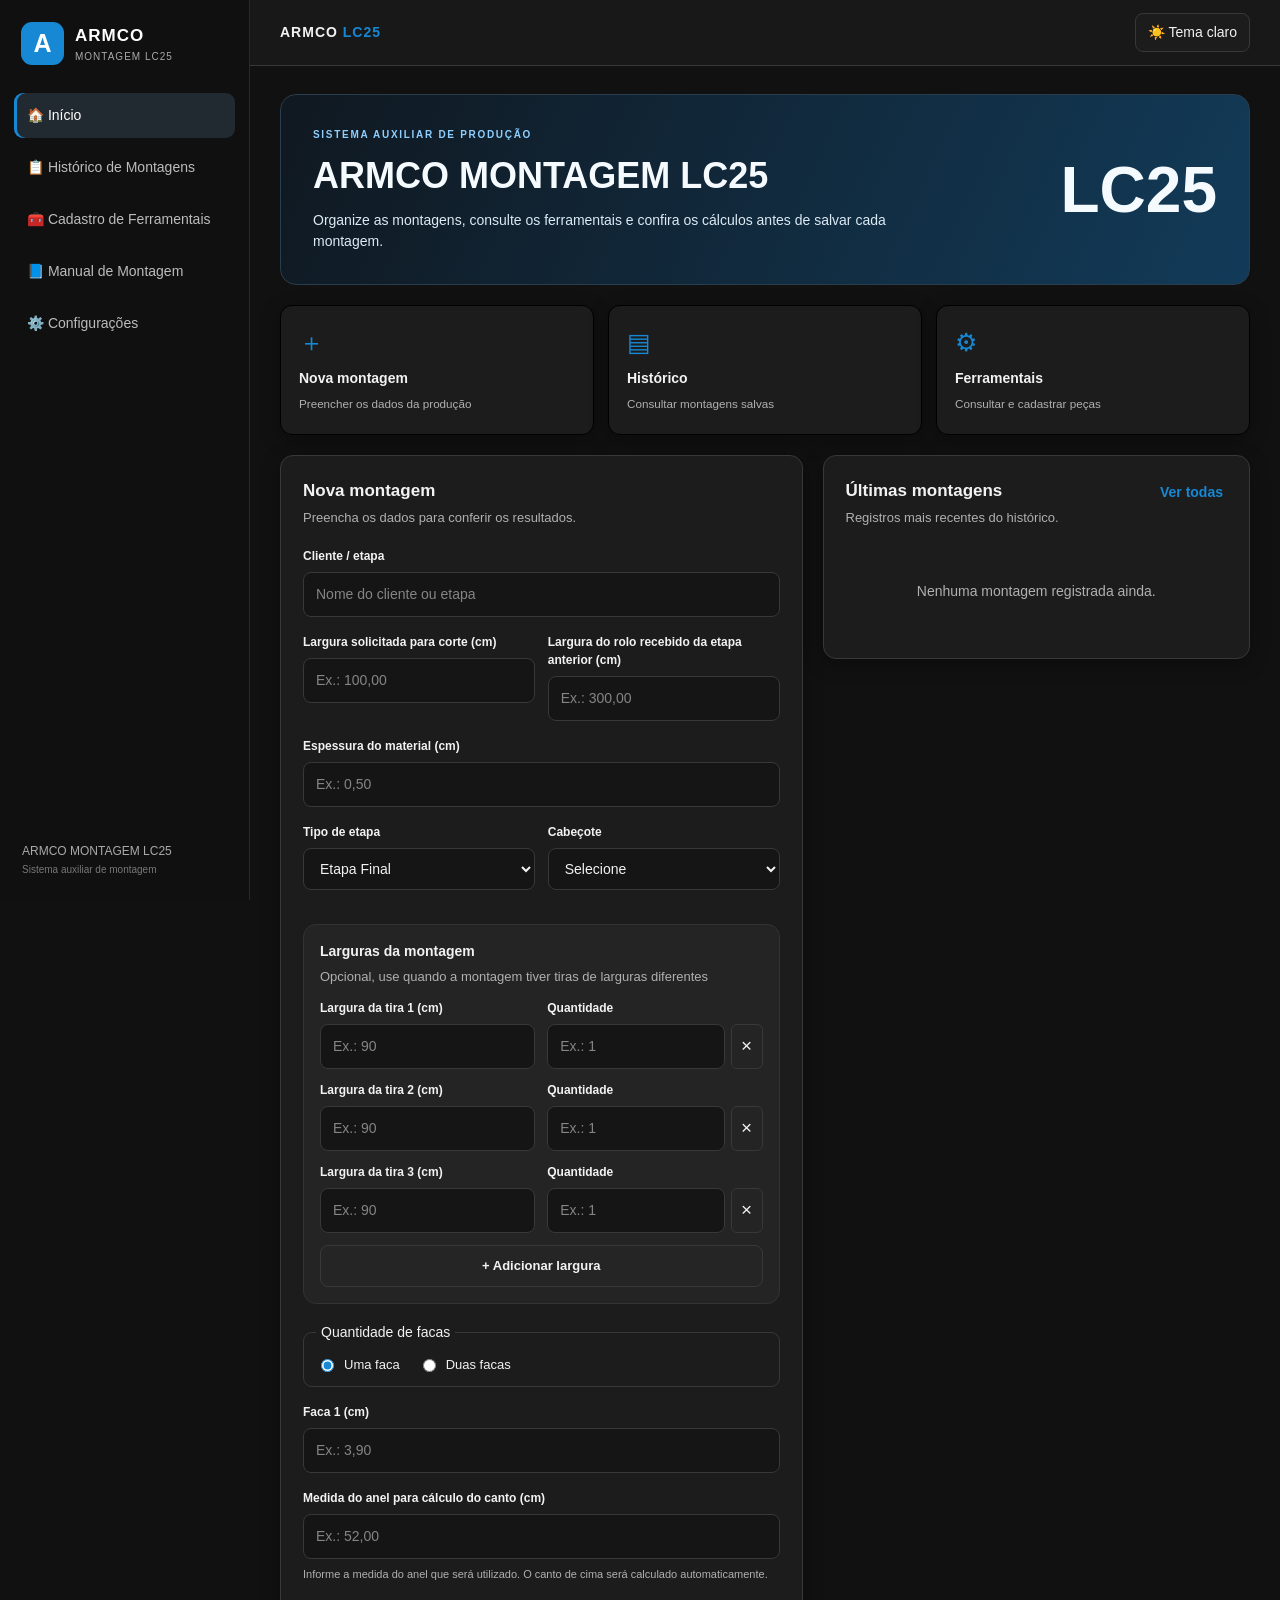
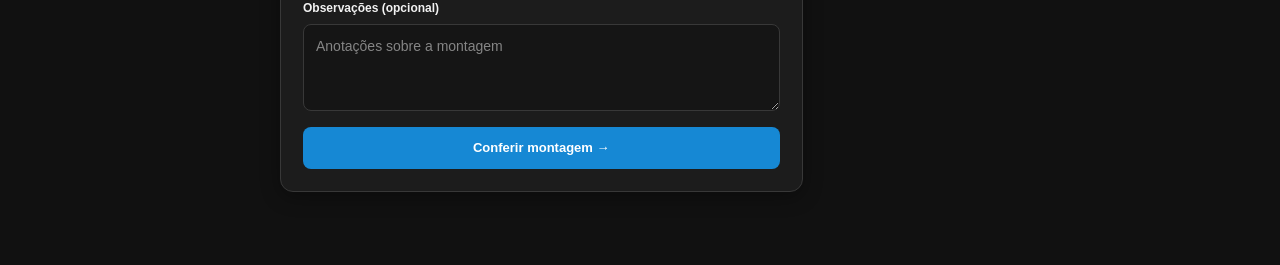
==== commit facfb505: "Update index.html" ====
--- a/index.html
+++ b/index.html
@@ -7,7 +7,7 @@
   <meta name="theme-color" content="#111111">
   <title>ARMCO MONTAGEM LC25</title>
   <link rel="stylesheet" href="style.css">
-  <script src="script.js" defer></script>
+  <script src="script.js" defer onerror="document.getElementById('avisoScript').hidden=false"></script>
 </head>
 <body class="dark">
 
@@ -46,6 +46,9 @@
     </header>
 
     <div class="content">
+      <noscript><div class="notice warning" role="alert">O JavaScript está desativado neste visualizador. Abra o ARMCO no navegador para utilizar os botões.</div></noscript>
+      <div class="notice warning" id="avisoScript" hidden role="alert">O arquivo script.js não foi carregado. Extraia o ZIP completo ou use o arquivo ARMCO_CELULAR_ARQUIVO_UNICO.html.</div>
+      <div class="notice warning" id="avisoArmazenamento" hidden role="alert">Este visualizador bloqueou o armazenamento local. O ARMCO pode calcular, mas os ferramentais e o histórico NÃO serão guardados depois que você fechar a página. Para salvar, abra o sistema por um endereço HTTPS (ex.: GitHub Pages).</div>
 
       <!-- INÍCIO -->
       <section class="page active" id="page-inicio">
@@ -480,12 +483,13 @@
 
           <h2>3. Canto de cima e canto de baixo</h2>
           <p><strong>Canto de cima:</strong> medida do anel + metade da folga.</p>
-          <p><strong>Fórmula:</strong> canto de cima = anel + (folga ÷ 2). Se a folga for 0,05 cm, acrescentar mais 0,05 cm ao resultado.</p>
-          <p><strong>Canto de baixo:</strong> canto de cima − metade da folga − (2 × medida da primeira faca).</p>
+          <p><strong>Fórmula:</strong> canto de cima = anel + (folga ÷ 2). Se a folga for 0,05 cm, acrescentar mais 0,05 cm ao resultado. No cabeçote grande, com folga de 0,05 cm, acrescentar também 2,00 cm.</p>
+          <p><strong>Canto de baixo:</strong> canto de cima − todos os acréscimos da folga − (2 × medida da primeira faca). Com folga de 0,05 cm, retirar 0,075 cm inteiros (0,025 + 0,05).</p>
           <p>Exemplo: anel de 52,00 cm, folga de 0,15 cm e primeira faca de 3,90 cm.</p>
           <ul class="manual-list">
             <li>Canto de cima = 52,00 + 0,075 = 52,075 cm.</li>
             <li>Canto de baixo = 52,075 − 0,075 − (2 × 3,90) = 44,20 cm.</li>
+            <li>Cabeçote grande com anel 50,00, folga 0,05 e Faca 1 de 5,00: canto de cima 52,075; canto de baixo = 52,075 − 0,075 − (2 × 5,00) = 42,00 cm.</li>
           </ul>
           <p>Para cabeçote grande com folga de 0,05 cm, exibir o aviso: <strong>“Papel roxo junto no canto”.</strong></p>
 
--- a/style.css
+++ b/style.css
@@ -891,3 +891,271 @@
     width: 100%;
   }
 }
+
+/* =========================================
+   ARMCO LC25 — AJUSTES DA NOVA MONTAGEM
+   ========================================= */
+
+/* Bloco interno para larguras diferentes */
+.panel-inner {
+  margin: 18px 0;
+  padding: 16px;
+  border-color: #333333;
+  background: var(--painel-secundario);
+  box-shadow: none;
+}
+
+.panel-inner .section-heading {
+  margin-bottom: 12px;
+}
+
+.panel-inner h3 {
+  margin: 0 0 5px;
+  color: var(--texto);
+}
+
+.panel-inner .form-row {
+  gap: 12px;
+}
+
+.panel-inner .field {
+  margin-bottom: 12px;
+}
+
+/* Campos numéricos e de quantidade */
+input[type="number"] {
+  appearance: textfield;
+  -moz-appearance: textfield;
+}
+
+input[type="number"]::-webkit-inner-spin-button,
+input[type="number"]::-webkit-outer-spin-button {
+  margin: 0;
+  -webkit-appearance: none;
+}
+
+/* Melhor leitura das informações calculadas */
+.summary-cell,
+.metric,
+.option-card,
+.record-item,
+.availability-item {
+  overflow-wrap: anywhere;
+  word-break: normal;
+}
+
+/* Destaque das combinações selecionáveis */
+.option-card:has(input[type="radio"]:checked) {
+  border-color: var(--azul);
+  background: #202a31;
+  box-shadow: inset 0 0 0 1px #1688d455;
+}
+
+/* Mensagens e avisos */
+.notice:empty {
+  display: none;
+}
+
+/* Tema claro */
+body:not(.dark) .panel-inner {
+  border-color: #c8cdd2;
+  background: #f5f6f7;
+}
+
+body:not(.dark) .option-card:has(input[type="radio"]:checked) {
+  border-color: var(--azul);
+  background: #e8f4fc;
+}
+
+body:not(.dark) .panel-inner h3 {
+  color: #171717;
+}
+
+/* Celulares */
+@media (max-width: 760px) {
+  .panel-inner {
+    padding: 12px;
+  }
+
+  .panel-inner .form-row {
+    grid-template-columns: 1fr;
+    gap: 0;
+  }
+
+  .panel-inner .field {
+    margin-bottom: 12px;
+  }
+}
+
+/* ARMCO LC25 — atualização de montagem rápida */
+.hero, .hero h1, .hero .hero-mark { color: #f5faff; }
+.hero p { color: #dceaf4; }
+body:not(.dark) .hero, body:not(.dark) .hero h1 { color: #fff; }
+body:not(.dark) .hero .eyebrow { color: #b7e2ff; }
+body:not(.dark) .hero p { color: #e1eaf0; }
+body:not(.dark) .hero-mark { color: #ffffff38; }
+body:not(.dark) .eyebrow { color: #0965a2; }
+body:not(.dark) .category-card.selected { background: #e7f3fc; }
+body:not(.dark) .badge { background: #dcefff; color: #124c74; }
+body:not(.dark) th { background: #e6edf3; }
+body:not(.dark) .small-btn.danger { color: #a72121; }
+body:not(.dark) .panel-inner .field input { background: #fff; }
+body:not(.dark) .panel-inner .small-btn { background: #eef2f6; }
+
+.quantity-control { display: inline-flex; align-items: center; gap: 0; border: 1px solid var(--borda); border-radius: 9px; overflow: hidden; flex-shrink: 0; }
+.quantity-control button { min-width: 34px; height: 37px; padding: 0 8px; border: 0; color: var(--texto); background: var(--painel-secundario); font-size: 20px; font-weight: 800; }
+.quantity-control button:hover:not(:disabled) { color: #fff; background: var(--azul); }
+.quantity-control button:disabled { opacity: .35; cursor: not-allowed; }
+.quantity-control output { display: inline-block; min-width: 46px; padding: 8px 6px; text-align: center; font-weight: 800; color: var(--texto); background: var(--painel); white-space: nowrap; }
+body:not(.dark) .quantity-control button { background: #e7edf3; color: #172a3b; }
+body:not(.dark) .quantity-control output { background: #fff; color: #172a3b; }
+.tool-top { display: flex; align-items: center; justify-content: space-between; gap: 13px; }
+.preference-choice { margin: 12px 0; color: var(--texto-suave); cursor: pointer; }
+.tool-group .preference-choice { font-size: 12px; }
+.tool-group .record-meta { max-width: 660px; }
+.availability-description { flex: 1; min-width: 0; }
+.availability-item .quantity-control output { min-width: 67px; font-size: 12px; }
+.filter-chips { display: flex; flex-wrap: wrap; gap: 8px; margin: 0 0 12px; }
+.chip { padding: 8px 12px; border: 1px solid var(--borda); border-radius: 999px; background: var(--painel); color: var(--texto); font-weight: 750; }
+.chip.selected, .chip:hover { background: var(--azul); border-color: var(--azul); color: #fff; }
+.option-button { width: 100%; display: block; background: var(--painel); color: var(--texto); text-align: left; cursor: pointer; }
+.option-button:hover { border-color: var(--azul); }
+.option-button:focus-visible { outline: 2px solid var(--azul); outline-offset: 2px; }
+.option-button.recommended { border-color: var(--azul); background: #1a2d3a; box-shadow: inset 3px 0 var(--azul); }
+body:not(.dark) .option-button { background: #fff; color: #182a35; }
+body:not(.dark) .option-button.recommended { background: #e5f3fc; }
+.tira-qtd-wrap { display: flex; align-items: center; gap: 6px; }
+.tira-qtd-wrap .remover-tira { min-width: 32px; align-self: stretch; font-size: 19px; }
+#largurasMontagem > .btn { width: 100%; }
+.import-label { cursor: pointer; }
+#resultadoResumo, #metricasResultado { align-items: stretch; }
+#alertaCalculos:empty { display: none; }
+#page-resultados .option-list { max-height: 630px; overflow-y: auto; padding-right: 4px; }
+#page-resultados .option-pieces { font-size: 14px; font-weight: 750; line-height: 1.6; }
+#page-resultados .option-card { padding: 12px; }
+#page-resultados .metrics-grid { grid-template-columns: repeat(auto-fit, minmax(175px, 1fr)); }
+@media (max-width: 620px) {
+  .tool-top { flex-wrap: wrap; }
+  .availability-item { flex-wrap: wrap; }
+  #page-resultados .metrics-grid { grid-template-columns: repeat(2, minmax(0,1fr)); }
+}
+@media print {
+  @page { size: A4; margin: 12mm; }
+  body { background: #fff !important; color: #111 !important; font-size: 10pt; }
+  .sidebar, .topbar, .overlay, .button-row, #page-resultados > .panel:nth-of-type(3),
+  #page-resultados .field, .filter-chips, #page-resultados .option-list, #page-resultados .page-heading p { display: none !important; }
+  .main-area { margin: 0; min-height: 0; }
+  .content { padding: 0; }
+  .page { display: none !important; }
+  #page-resultados { display: block !important; }
+  .panel { margin-bottom: 12px; padding: 8px; border-color: #ccc; background: #fff; box-shadow: none; page-break-inside: avoid; }
+  .panel h2, .page-heading h1 { color: #111; }
+  .summary-grid { grid-template-columns: repeat(3,1fr); gap: 5px; }
+  .summary-cell,.metric { color: #111; background: #fff; border-color: #ddd; padding: 6px; }
+  .summary-cell small,.metric small { color: #444; }
+  #metricasResultado { grid-template-columns: repeat(3,1fr); }
+  .notice { background: #fff; color: #111; }
+}
+
+.print-only { display: none; }
+@media print {
+  #fichaEscolhas.print-only { display: block !important; }
+  #fichaEscolhas p { margin: 7px 0; }
+}
+
+@media print {
+ #page-resultados > .dashboard-grid, #page-resultados > .panel:nth-of-type(4), #page-resultados > .panel:last-of-type {display:none !important;}
+}
+/* =========================================
+   ARMCO LC25 — CORREÇÃO DO TEMA BRANCO
+   ========================================= */
+
+body:not(.dark) {
+    --fundo: #f0f2f5;
+    --painel: #ffffff;
+    --painel-secundario: #f5f6f8;
+    --texto: #171717;
+    --texto-suave: #555555;
+    --borda: #404040;
+    --sombra: 0 3px 12px rgba(0, 0, 0, 0.08);
+}
+
+/* Bordas dos painéis e cartões */
+body:not(.dark) .panel,
+body:not(.dark) .panel-inner,
+body:not(.dark) .shortcut,
+body:not(.dark) .category-card,
+body:not(.dark) .record-item,
+body:not(.dark) .option-card,
+body:not(.dark) .availability-item,
+body:not(.dark) .summary-cell,
+body:not(.dark) .metric {
+    border: 1px solid #404040;
+}
+
+/* Campos de digitação e seleção */
+body:not(.dark) input:not([type="radio"]):not([type="checkbox"]),
+body:not(.dark) select,
+body:not(.dark) textarea {
+    background: #ffffff;
+    color: #111111;
+    border: 2px solid #404040;
+    border-radius: 8px;
+}
+
+/* Destaque ao clicar em um campo */
+body:not(.dark) input:focus,
+body:not(.dark) select:focus,
+body:not(.dark) textarea:focus {
+    border-color: #0872bd;
+    outline: 2px solid rgba(8, 114, 189, 0.2);
+}
+
+/* Botões secundários e filtros */
+body:not(.dark) .btn-secondary,
+body:not(.dark) .small-btn,
+body:not(.dark) .chip,
+body:not(.dark) .theme-toggle,
+body:not(.dark) .menu-toggle {
+    border: 1px solid #404040;
+    color: #171717;
+}
+
+/* Controle de quantidade + e - */
+body:not(.dark) .quantity-control {
+    border: 2px solid #404040;
+}
+
+/* Destaque das opções selecionadas */
+body:not(.dark) .category-card.selected,
+body:not(.dark) .option-card.recommended,
+body:not(.dark) .option-button.recommended,
+body:not(.dark) .chip.selected {
+    border: 2px solid #0872bd;
+}
+
+/* Melhor aparência dos cartões */
+body:not(.dark) .panel {
+    background: #ffffff;
+}
+
+body:not(.dark) .panel-inner {
+    background: #f5f6f8;
+}
+
+body:not(.dark) .record-item,
+body:not(.dark) .option-card,
+body:not(.dark) .availability-item {
+    background: #ffffff;
+}
+
+/* Tabelas */
+body:not(.dark) th,
+body:not(.dark) td {
+    border-bottom: 1px solid #555555;
+}
+
+/* Separadores */
+body:not(.dark) hr {
+    border-top: 1px solid #555555;
+}
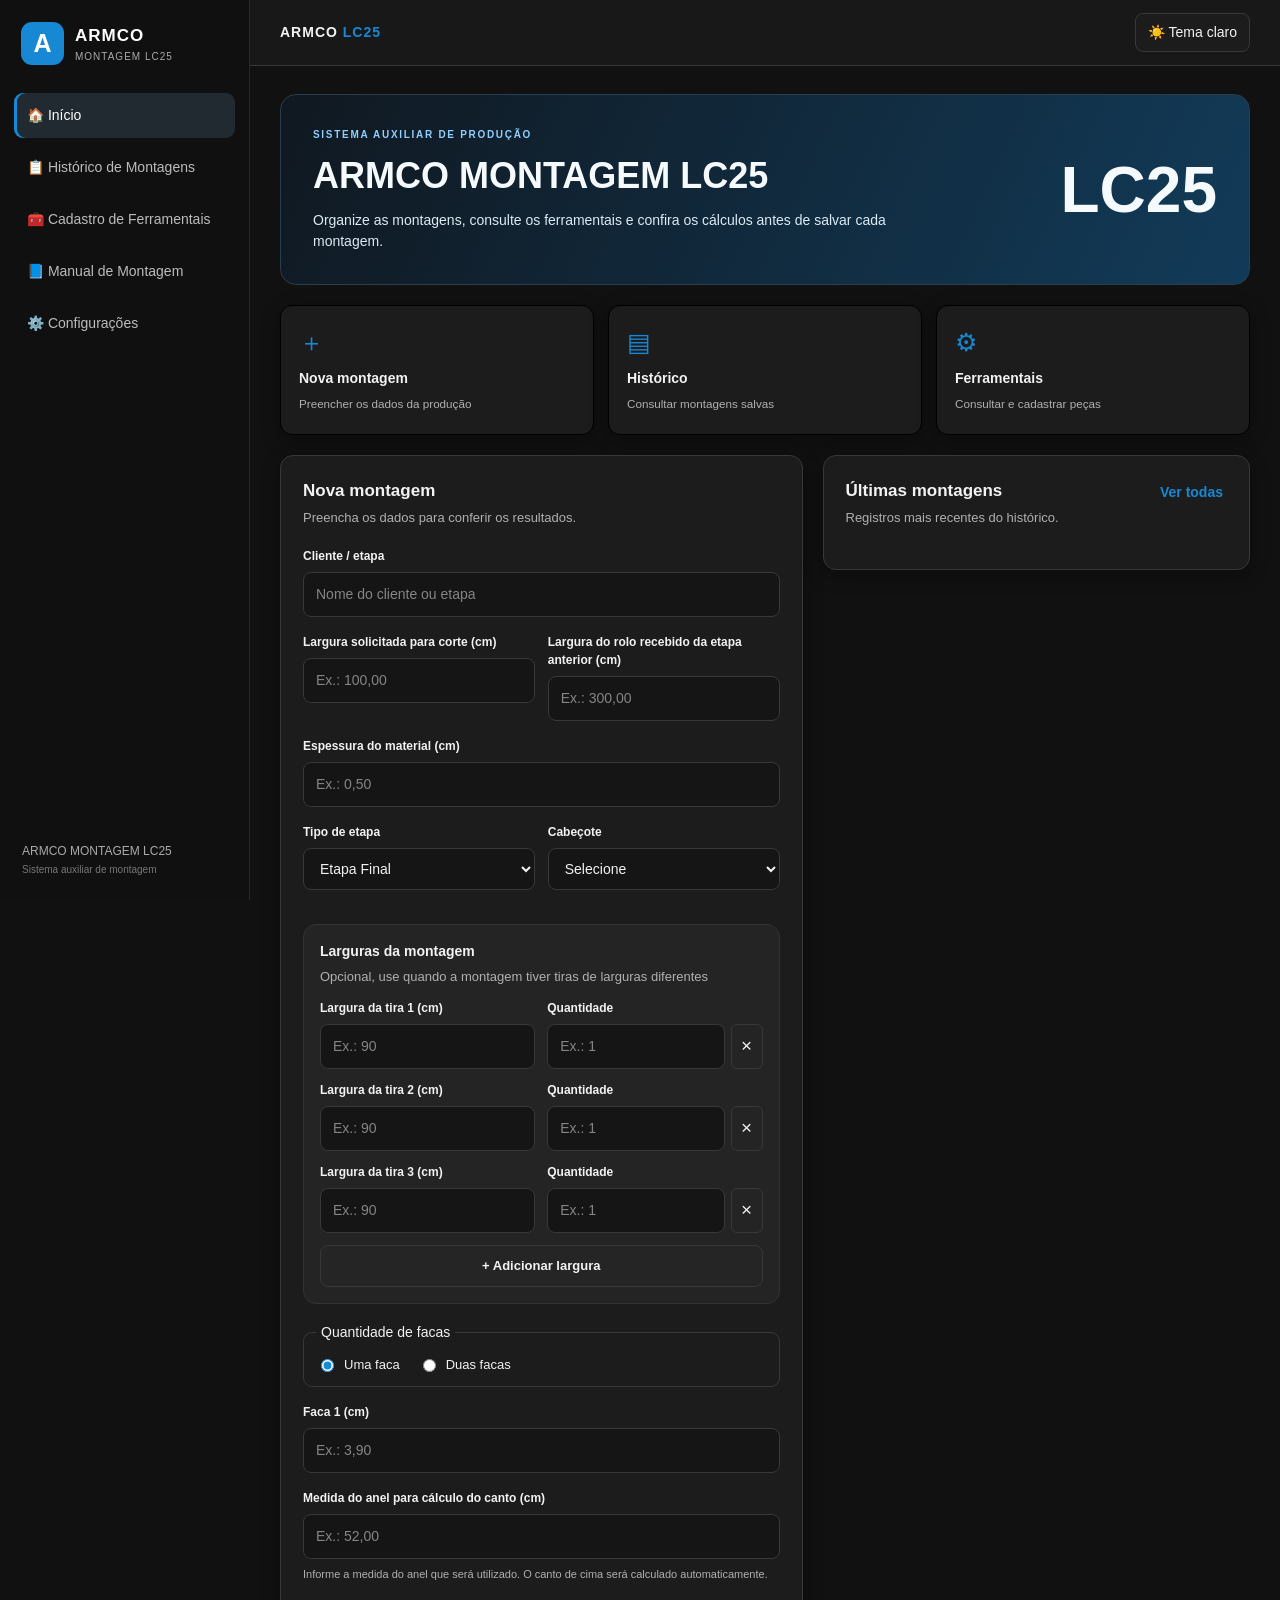
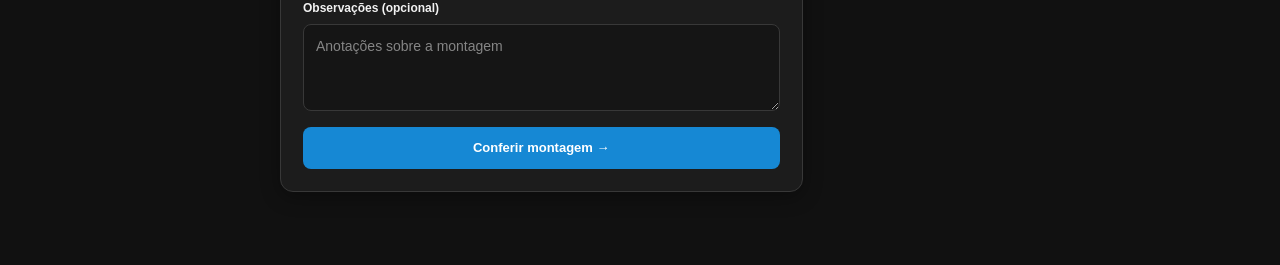
==== commit 86d90a85: "Update index.html" ====
--- a/index.html
+++ b/index.html
@@ -233,14 +233,14 @@
         <section class="panel">
           <div class="section-heading">
             <div>
-              <h2>Disponibilidade dos ferramentais</h2>
-              <p>Ajuste quantas peças estão disponíveis somente para este cálculo.</p>
+              <h2>Ferramentais para esta busca</h2>
+              <p>Marque X nas medidas que não deseja utilizar nas combinações. Isso não altera o cadastro.</p>
             </div>
           </div>
 
           <div class="form-row">
             <div class="field">
-              <label for="buscaIndisponivel">Pesquisar por medida, identificação ou categoria</label>
+              <label for="buscaIndisponivel">Pesquisar por medida ou categoria</label>
               <input id="buscaIndisponivel" placeholder="Digite para pesquisar">
             </div>
             <div class="field">
@@ -262,8 +262,8 @@
           <section class="panel">
             <div class="section-heading">
               <div>
-                <h2>Combinações de anéis — largura solicitada</h2>
-                <p>Combinações que atingem exatamente a largura que será cortada.</p>
+                <h2>Combinações de anéis — corte</h2>
+                <p>Uma combinação separada para cada largura de corte.</p>
               </div>
             </div>
             <div class="option-list" id="opcoesAneis"></div>
@@ -277,7 +277,7 @@
             <div class="section-heading">
               <div>
                 <h2>Combinações de impulsores</h2>
-                <p>Seleção entre as reduções de 0,10 cm, 0,15 cm e 0,20 cm.</p>
+                <p>Combinações para cada corte, com reduções de 0,10 cm, 0,15 cm e 0,20 cm.</p>
               </div>
             </div>
             <div class="filter-chips" id="filtrosImpulsores" aria-label="Filtrar redução dos impulsores">
@@ -300,6 +300,21 @@
           </section>
         </div>
 
+        <!-- CONTRA-CORTES: grupos independentes por largura e faca -->
+        <section class="panel" id="painelContracortes">
+          <div class="section-heading"><div>
+            <h2>Combinações de contra-corte</h2>
+            <p>Anéis e impulsores para cada contra-corte, sem somar larguras diferentes.</p>
+          </div></div>
+          <div class="filter-chips" id="filtrosContraImpulsores" aria-label="Reduções dos impulsores de contra-corte">
+            <button class="chip selected" type="button" data-reducao-contra="TODAS">Todas</button>
+            <button class="chip" type="button" data-reducao-contra="0.10">0,10</button>
+            <button class="chip" type="button" data-reducao-contra="0.15">0,15</button>
+            <button class="chip" type="button" data-reducao-contra="0.20">0,20</button>
+          </div>
+          <div class="contra-lista" id="opcoesContracortes"></div>
+        </section>
+
         <!-- COMBINAÇÃO SEPARADA PARA O CANTO INFERIOR -->
         <section class="panel">
           <div class="section-heading">
@@ -320,6 +335,7 @@
           <p><strong>Anéis — largura:</strong> <span id="fichaAneis"></span></p>
           <p><strong>Anéis — canto inferior:</strong> <span id="fichaInferior"></span></p>
           <p><strong>Impulsores:</strong> <span id="fichaImpulsores"></span></p>
+          <p><strong>Contra-cortes:</strong> <span id="fichaContracortes"></span></p>
         </section>
 
         <section class="panel">
@@ -391,19 +407,6 @@
                 <input id="medidaFerramental" type="text" inputmode="decimal" required placeholder="Ex.: 10,00">
               </div>
 
-              <div class="field">
-                <label for="nomeFerramental">Identificação (opcional)</label>
-                <input id="nomeFerramental" placeholder="Código ou nome da peça">
-              </div>
-
-              <div class="field">
-                <label>Quantidade para cadastrar</label>
-                <div class="quantity-control" aria-label="Quantidade de peças">
-                  <button id="diminuirQuantidade" type="button" aria-label="Diminuir quantidade">−</button>
-                  <output id="quantidadeFerramental" aria-live="polite">1</output>
-                  <button id="aumentarQuantidade" type="button" aria-label="Aumentar quantidade">+</button>
-                </div>
-              </div>
               <label class="radio-label preference-choice">
                 <input type="checkbox" id="ultimoCasoFerramental">
                 Utilizar apenas em último caso
@@ -417,7 +420,7 @@
             <div class="section-heading">
               <div>
                 <h2>Ferramentais cadastrados</h2>
-                <p>Consulte as medidas, quantidades e prioridades; ajuste com + e −.</p>
+                <p>Consulte as medidas, defina as prioridades ou exclua um cadastro incorreto.</p>
               </div>
             </div>
 
@@ -433,7 +436,7 @@
 
             <div class="field">
               <label for="buscaFerramental">Pesquisar</label>
-              <input id="buscaFerramental" placeholder="Medida ou identificação">
+              <input id="buscaFerramental" placeholder="Pesquisar por medida">
             </div>
 
             <div class="record-list" id="listaFerramentais"></div>
@@ -518,7 +521,7 @@
             <li>As combinações priorizam menos peças; depois menos medidas diferentes e, para os impulsores, menor redução.</li>
             <li>A combinação principal de anéis deve atingir exatamente a largura solicitada para o corte.</li>
             <li>A combinação de anéis para o canto de baixo é calculada separadamente, usando a medida do canto inferior.</li>
-            <li>Se não houver combinação exata entre os ferramentais disponíveis, o sistema deve informar que nenhuma combinação exata foi encontrada.</li>
+            <li>Se não houver combinação exata com as medidas cadastradas e não excluídas pelo operador, o sistema avisa.</li>
           </ul>
 
           <hr>
--- a/style.css
+++ b/style.css
@@ -1066,96 +1066,259 @@
 @media print {
  #page-resultados > .dashboard-grid, #page-resultados > .panel:nth-of-type(4), #page-resultados > .panel:last-of-type {display:none !important;}
 }
-/* =========================================
-   ARMCO LC25 — CORREÇÃO DO TEMA BRANCO
-   ========================================= */
-
+
+/* ARMCO LC25 — melhor leitura no tema claro e toque em celulares */
 body:not(.dark) {
-    --fundo: #f0f2f5;
-    --painel: #ffffff;
-    --painel-secundario: #f5f6f8;
-    --texto: #171717;
-    --texto-suave: #555555;
-    --borda: #404040;
-    --sombra: 0 3px 12px rgba(0, 0, 0, 0.08);
-}
-
-/* Bordas dos painéis e cartões */
+  --fundo: #f1f3f5;
+  --painel: #fff;
+  --painel-secundario: #f6f7f9;
+  --texto: #141414;
+  --texto-suave: #444;
+  --borda: #444;
+}
 body:not(.dark) .panel,
 body:not(.dark) .panel-inner,
-body:not(.dark) .shortcut,
 body:not(.dark) .category-card,
 body:not(.dark) .record-item,
 body:not(.dark) .option-card,
 body:not(.dark) .availability-item,
 body:not(.dark) .summary-cell,
-body:not(.dark) .metric {
-    border: 1px solid #404040;
-}
-
-/* Campos de digitação e seleção */
-body:not(.dark) input:not([type="radio"]):not([type="checkbox"]),
-body:not(.dark) select,
-body:not(.dark) textarea {
-    background: #ffffff;
-    color: #111111;
-    border: 2px solid #404040;
-    border-radius: 8px;
-}
-
-/* Destaque ao clicar em um campo */
-body:not(.dark) input:focus,
-body:not(.dark) select:focus,
-body:not(.dark) textarea:focus {
-    border-color: #0872bd;
-    outline: 2px solid rgba(8, 114, 189, 0.2);
-}
-
-/* Botões secundários e filtros */
+body:not(.dark) .metric,
+body:not(.dark) .shortcut {
+  border-color: #4a4a4a;
+}
+body:not(.dark) .field input,
+body:not(.dark) .field select,
+body:not(.dark) .field textarea {
+  border: 2px solid #4a4a4a;
+  color: #141414;
+  background: #fff;
+}
+body:not(.dark) .field input:focus-visible,
+body:not(.dark) .field select:focus-visible,
+body:not(.dark) .field textarea:focus-visible {
+  border-color: #0872bd;
+  outline: 2px solid #0872bd55;
+}
 body:not(.dark) .btn-secondary,
 body:not(.dark) .small-btn,
+body:not(.dark) .quantity-control,
 body:not(.dark) .chip,
 body:not(.dark) .theme-toggle,
-body:not(.dark) .menu-toggle {
-    border: 1px solid #404040;
-    color: #171717;
-}
-
-/* Controle de quantidade + e - */
-body:not(.dark) .quantity-control {
-    border: 2px solid #404040;
-}
-
-/* Destaque das opções selecionadas */
+body:not(.dark) .menu-toggle { border-color: #444; }
+body:not(.dark) .option-button.recommended,
 body:not(.dark) .category-card.selected,
-body:not(.dark) .option-card.recommended,
-body:not(.dark) .option-button.recommended,
-body:not(.dark) .chip.selected {
-    border: 2px solid #0872bd;
-}
-
-/* Melhor aparência dos cartões */
-body:not(.dark) .panel {
-    background: #ffffff;
-}
-
-body:not(.dark) .panel-inner {
-    background: #f5f6f8;
-}
-
-body:not(.dark) .record-item,
-body:not(.dark) .option-card,
-body:not(.dark) .availability-item {
-    background: #ffffff;
-}
-
-/* Tabelas */
-body:not(.dark) th,
-body:not(.dark) td {
-    border-bottom: 1px solid #555555;
-}
-
-/* Separadores */
-body:not(.dark) hr {
-    border-top: 1px solid #555555;
-}
+body:not(.dark) .chip.selected { border-color: #0872bd; }
+body:not(.dark) .option-card:has(input[type="radio"]:checked) { background: #e7f3fc; }
+/* Melhorar os controles de toque, sem alterar sua ação no JS. */
+@media (max-width: 760px) {
+  .btn, .small-btn, .chip, .category-card, .nav-item, .theme-toggle,
+  .menu-toggle, .quantity-control button { touch-action: manipulation; }
+  .quantity-control button { min-width: 44px; min-height: 44px; }
+  .small-btn { min-height: 40px; }
+  .chip { min-height: 42px; }
+  #menuToggle { position: relative; z-index: 21; }
+}
+
+/* ARMCO LC25 — leitura segura das facas e contra-cortes */
+#metricasResultado {
+  display: grid;
+  grid-template-columns: minmax(0, 1fr);
+  gap: 14px;
+  max-width: 800px;
+}
+#metricasResultado .calculo-par {
+  display: grid;
+  grid-template-columns: minmax(0, 1fr);
+  gap: 9px;
+  border: 1px solid var(--borda);
+  border-radius: 12px;
+  background: var(--painel-secundario);
+  padding: 12px;
+}
+#metricasResultado .calculo-par h3 {
+  margin: 0 0 1px;
+  font-size: 15px;
+}
+#metricasResultado .calculo-par .metric {
+  width: 100%;
+  background: var(--painel);
+}
+#metricasResultado .calculo-par .metric strong {
+  font-size: 21px;
+}
+#metricasResultado .calculo-par .metric-note {
+  margin-top: 7px;
+}
+
+
+/* ARMCO — 3 colunas no computador: largura | faca 1 | faca 2.
+   No telefone, tudo segue em coluna, sem separar faca do contra-corte. */
+#page-resultados #metricasResultado {
+  width: 100%;
+  max-width: none;
+  grid-template-columns: minmax(0, 1.16fr) repeat(2, minmax(0, 1fr));
+  align-items: stretch;
+  gap: 14px;
+}
+#metricasResultado.uma-faca {
+  grid-template-columns: minmax(0, 1fr) minmax(0, 1fr);
+}
+#metricasResultado .calculo-largura,
+#metricasResultado .calculo-par { min-width: 0; }
+#metricasResultado .calculo-largura .metric {
+  height: 100%;
+  min-height: 210px;
+  display: flex;
+  flex-direction: column;
+  align-items: flex-start;
+  justify-content: center;
+  padding: 24px 20px;
+  border: 2px solid var(--azul);
+  background: var(--painel);
+}
+#metricasResultado .calculo-largura .metric small {
+  color: var(--texto);
+  font-weight: 800;
+  font-size: 15px;
+}
+#metricasResultado .calculo-largura .metric strong {
+  color: var(--texto);
+  font-size: clamp(27px, 2.5vw, 39px);
+  line-height: 1.2;
+  margin-top: 13px;
+}
+#metricasResultado .calculo-par {
+  grid-template-rows: auto minmax(0, 1fr) minmax(0, 1.35fr);
+  padding: 12px;
+}
+#metricasResultado .calculo-par .metric {
+  display: flex;
+  flex-direction: column;
+  justify-content: center;
+  min-height: 74px;
+}
+#metricasResultado .calculo-par .metric strong { font-size: clamp(20px, 2vw, 27px); }
+#metricasResultado .calculo-par h3 { font-size: 15px; }
+.canto-superior-cabecalho {
+  display: flex;
+  align-items: center;
+  flex-wrap: wrap;
+  gap: 6px 10px;
+}
+.summary-canto-superior .aviso-papel-roxo {
+  display: inline-block;
+  padding: 4px 8px;
+  border: 1px solid #a86be4;
+  border-radius: 7px;
+  font-size: 11px;
+  font-weight: 800;
+  line-height: 1.25;
+  background: #49246d;
+  color: #fff;
+}
+body:not(.dark) .summary-canto-superior .aviso-papel-roxo {
+  background: #eee0ff;
+  color: #4d176c;
+  border-color: #8651b3;
+}
+@media (min-width: 701px) and (max-width: 1150px) {
+  #page-resultados #metricasResultado,
+  #page-resultados #metricasResultado.uma-faca {
+    grid-template-columns: repeat(2,minmax(0,1fr));
+  }
+  #metricasResultado .calculo-largura { grid-column: 1 / -1; }
+  #metricasResultado .calculo-largura .metric { min-height: 110px; }
+}
+@media (max-width: 700px) {
+  #page-resultados #metricasResultado,
+  #page-resultados #metricasResultado.uma-faca {
+    grid-template-columns: minmax(0,1fr);
+  }
+  #metricasResultado .calculo-largura .metric { min-height: 120px; }
+  #metricasResultado .calculo-par { grid-template-rows: auto auto auto; }
+}
+@media print {
+  #page-resultados #metricasResultado,
+  #page-resultados #metricasResultado.uma-faca {
+    grid-template-columns: repeat(3,minmax(0,1fr));
+    gap: 8px;
+  }
+  #metricasResultado .calculo-largura .metric { min-height: 125px; }
+  .summary-canto-superior .aviso-papel-roxo {
+    background: #fff !important;
+    color: #4d176c !important;
+  }
+}
+
+/* Resultados independentes para cada largura de tira */
+#metricasResultado.calculos-por-largura,
+#metricasResultado.calculos-por-largura.uma-faca {
+  display: flex;
+  flex-direction: column;
+  gap: 16px;
+}
+#metricasResultado .grupo-largura-calculo {
+  min-width: 0;
+  padding: 14px;
+  border: 1px solid var(--borda);
+  border-radius: 12px;
+  background: var(--painel);
+}
+#metricasResultado .grupo-largura-calculo h3 { margin: 0 0 12px; font-size: 16px; }
+#metricasResultado .linha-calculos-tira {
+  display: grid;
+  grid-template-columns: repeat(3, minmax(0, 1fr));
+  gap: 10px;
+}
+#metricasResultado .linha-calculos-tira .metric { min-width: 0; padding: 12px; }
+#metricasResultado .linha-calculos-tira .metric strong { font-size: clamp(17px, 2vw, 24px); overflow-wrap: anywhere; }
+#metricasResultado .linha-calculos-tira .metric-note { overflow-wrap: anywhere; }
+@media (max-width: 700px) {
+  #metricasResultado .linha-calculos-tira { grid-template-columns: repeat(2, minmax(0, 1fr)); }
+}
+@media print {
+  #metricasResultado.calculos-por-largura { display: flex; flex-direction: column; }
+  #metricasResultado .grupo-largura-calculo { break-inside: avoid; }
+}
+
+/* Layout dos cálculos: largura | facas | contra-cortes | total de tiras */
+#metricasResultado .linha-calculos-tira {
+  grid-template-columns: minmax(0,1.25fr) minmax(0,1fr) minmax(0,1fr) minmax(0,1.25fr);
+  align-items: stretch;
+}
+#metricasResultado .calculo-coluna { display:flex; flex-direction:column; gap:10px; min-width:0; }
+#metricasResultado .calculo-coluna > .metric { flex:1; }
+#metricasResultado .calculo-extremo { min-width:0; display:flex; }
+#metricasResultado .calculo-extremo > .metric {
+  flex:1; display:flex; flex-direction:column; justify-content:center;
+}
+@media (max-width: 700px) {
+  #metricasResultado .linha-calculos-tira {
+    grid-template-columns: minmax(0,1.1fr) minmax(0,1fr) minmax(0,1fr) minmax(0,1.1fr);
+    gap:5px;
+  }
+  #metricasResultado .linha-calculos-tira .metric { padding:7px 4px; }
+  #metricasResultado .linha-calculos-tira .metric small { font-size:10px; overflow-wrap:anywhere; }
+  #metricasResultado .linha-calculos-tira .metric strong { font-size:clamp(12px,3vw,17px); }
+  #metricasResultado .calculo-coluna { gap:5px; }
+}
+
+/* Combinações separadas por corte e contra-corte; mantêm os painéis originais. */
+#listaDisponibilidade { max-height: 270px; overflow-y: auto; }
+#listaFerramentais { max-height: 450px; overflow-y: auto; padding-right: 4px; }
+.botao-exclusao { margin-left:auto; white-space:nowrap; min-height:36px; }
+.botao-exclusao.excluido { border-color:var(--vermelho); color:var(--vermelho); }
+.grupo-combinacao { border:1px solid var(--borda); border-radius:10px; padding:10px; margin-bottom:12px; min-width:0; }
+.cabecalho-combinacao { display:flex; justify-content:space-between; flex-wrap:wrap; gap:4px 8px; background:var(--painel-secundario); border-left:3px solid var(--azul); border-radius:5px; padding:9px; margin-bottom:10px; }
+.cabecalho-combinacao span { color:var(--texto-suave); font-weight:700; }
+.opcoes-grupo { display:grid; gap:8px; }
+.contra-lista { display:grid; gap:14px; }
+.bloco-contra { border:1px solid var(--borda); border-radius:10px; padding:12px; min-width:0; }
+.bloco-contra>h3 { color:var(--texto); background:var(--painel-secundario); border-left:4px solid var(--azul); padding:11px; border-radius:6px; margin:0 0 12px; }
+.grade-contra { display:grid; grid-template-columns:repeat(2,minmax(0,1fr)); gap:14px; }
+.grade-contra>div { min-width:0; }
+.grade-contra h4 { margin:0 0 8px; font-size:13px; }
+.grade-contra .opcoes-grupo { max-height:380px; overflow-y:auto; }
+#opcoesAneis,#opcoesImpulsores { max-height:630px; overflow-y:auto; }
+@media(max-width:760px) { .grade-contra { grid-template-columns:1fr; } .bloco-contra { padding:9px; } }
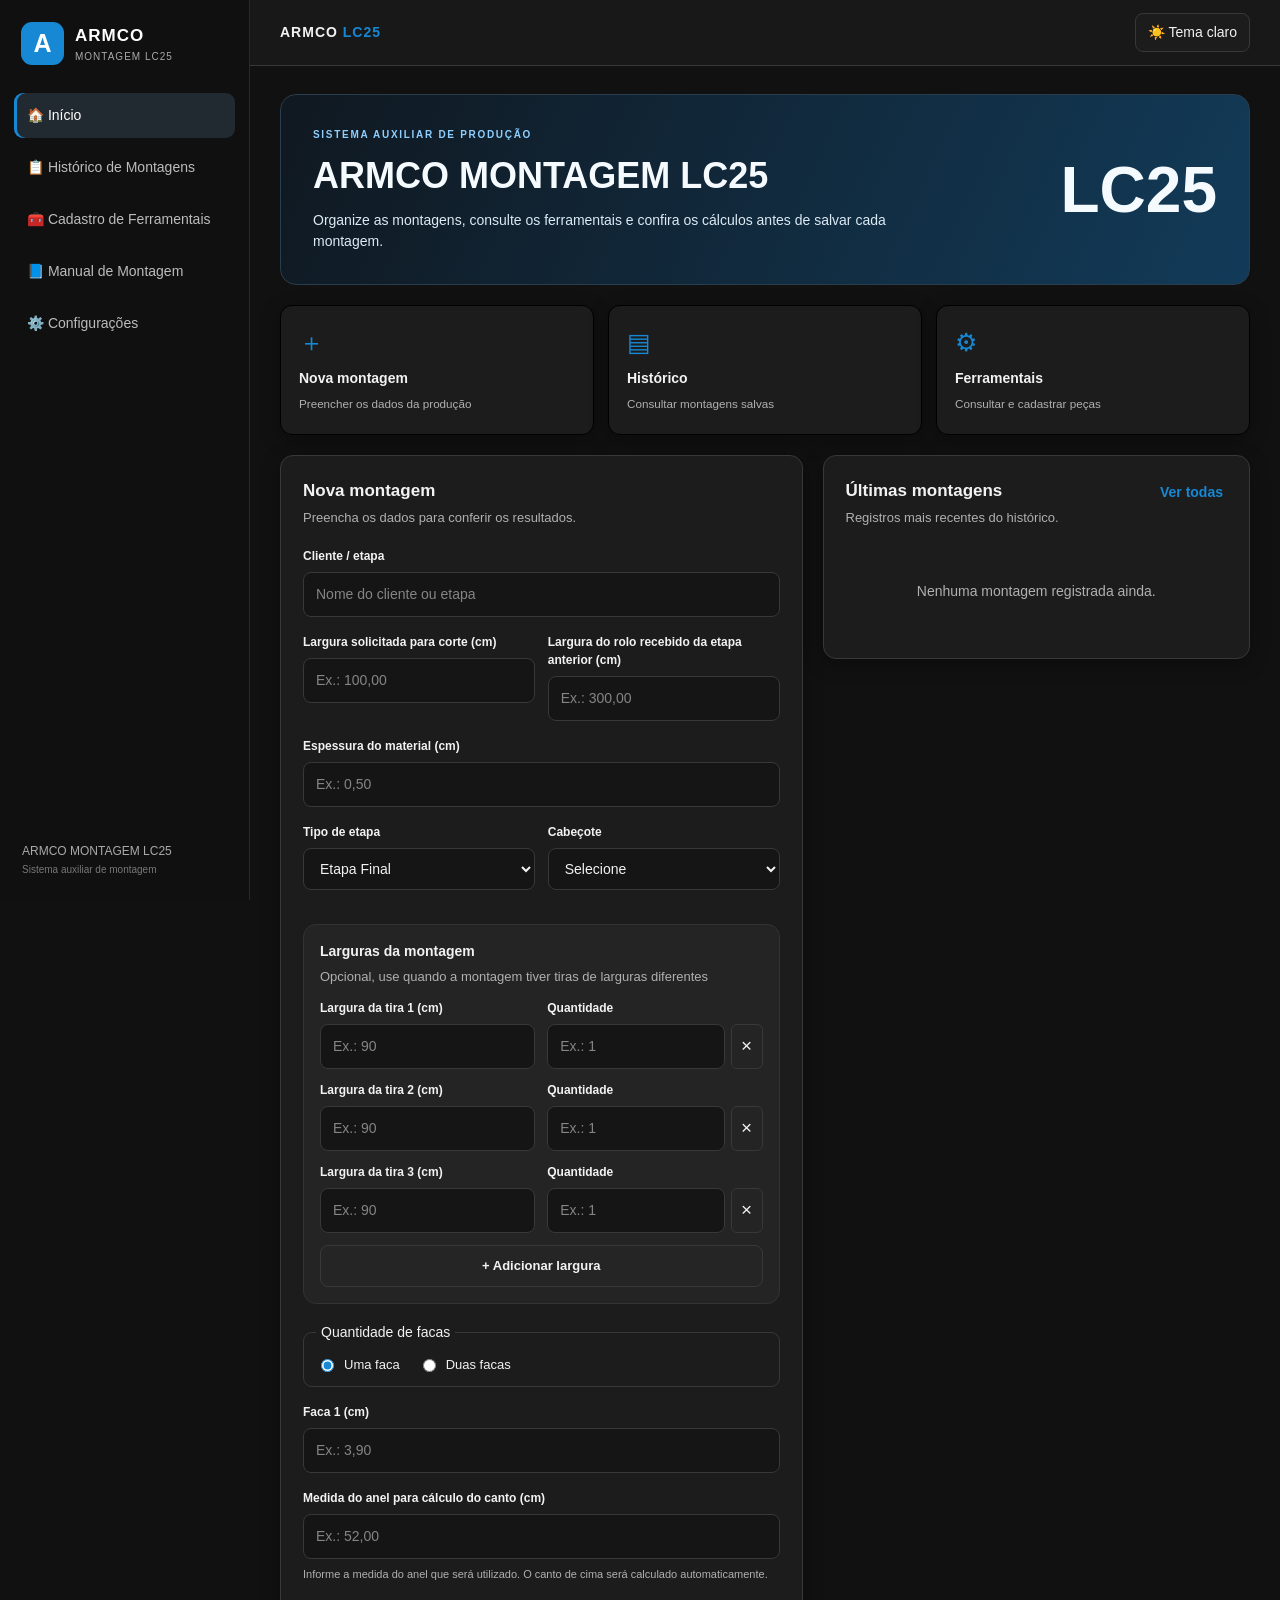
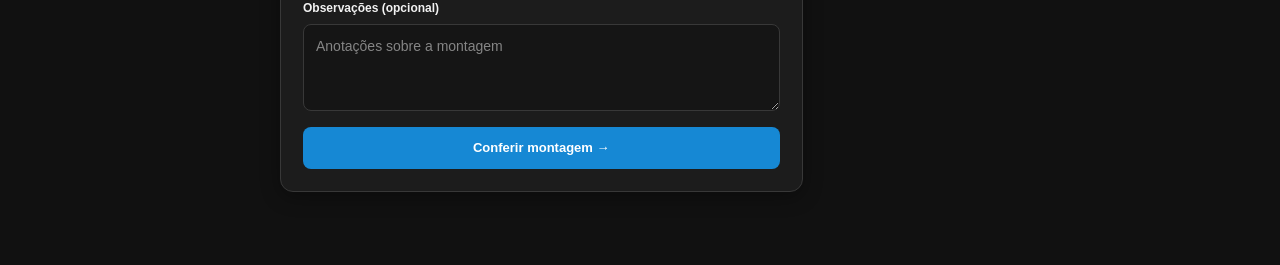
==== commit ad4fc851: "Update index.html" ====
--- a/index.html
+++ b/index.html
@@ -346,7 +346,6 @@
 
           <div class="button-row">
             <button class="btn btn-secondary" id="voltarEdicao" type="button">← Voltar à edição</button>
-            <button class="btn btn-secondary" id="imprimirFicha" type="button">Imprimir ficha</button>
               <button class="btn btn-primary" id="confirmarMontagem" type="button">Confirmar e salvar montagem</button>
           </div>
           <p class="message" id="mensagemResultado" role="alert"></p>
